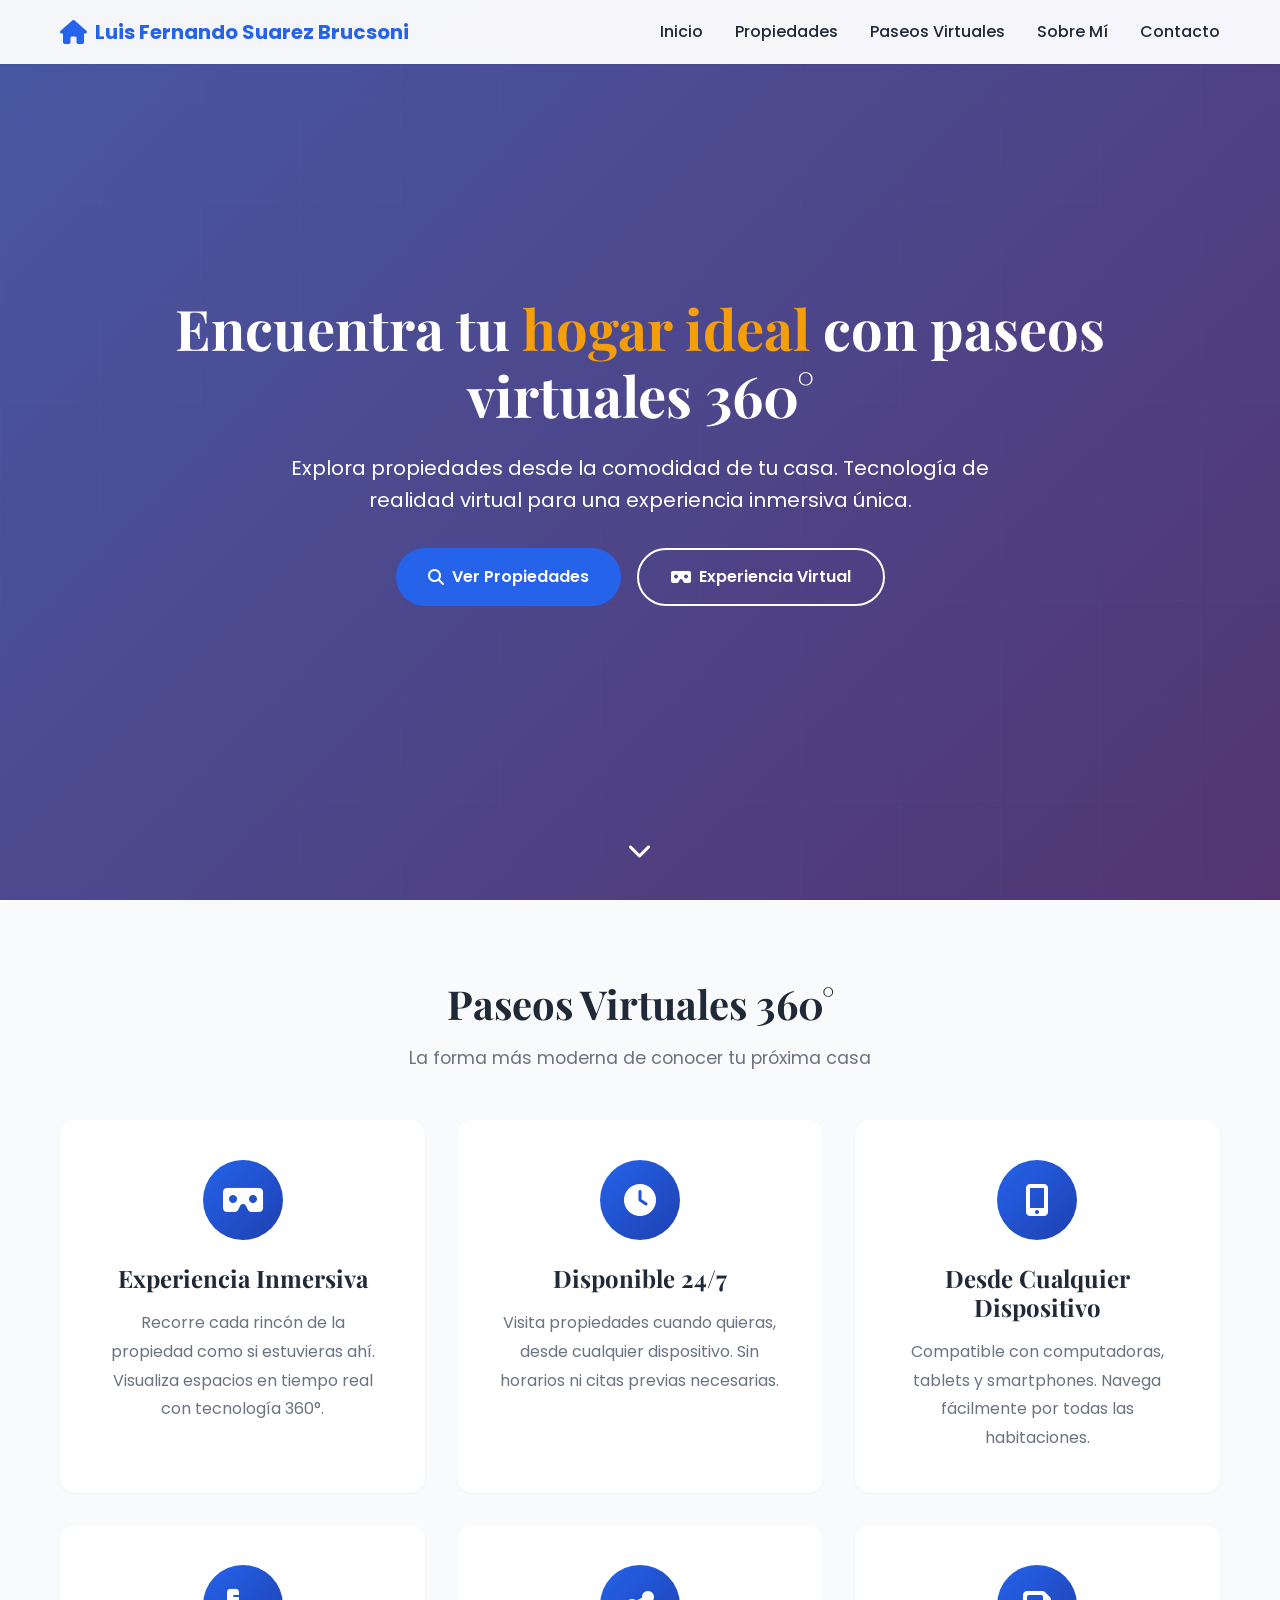
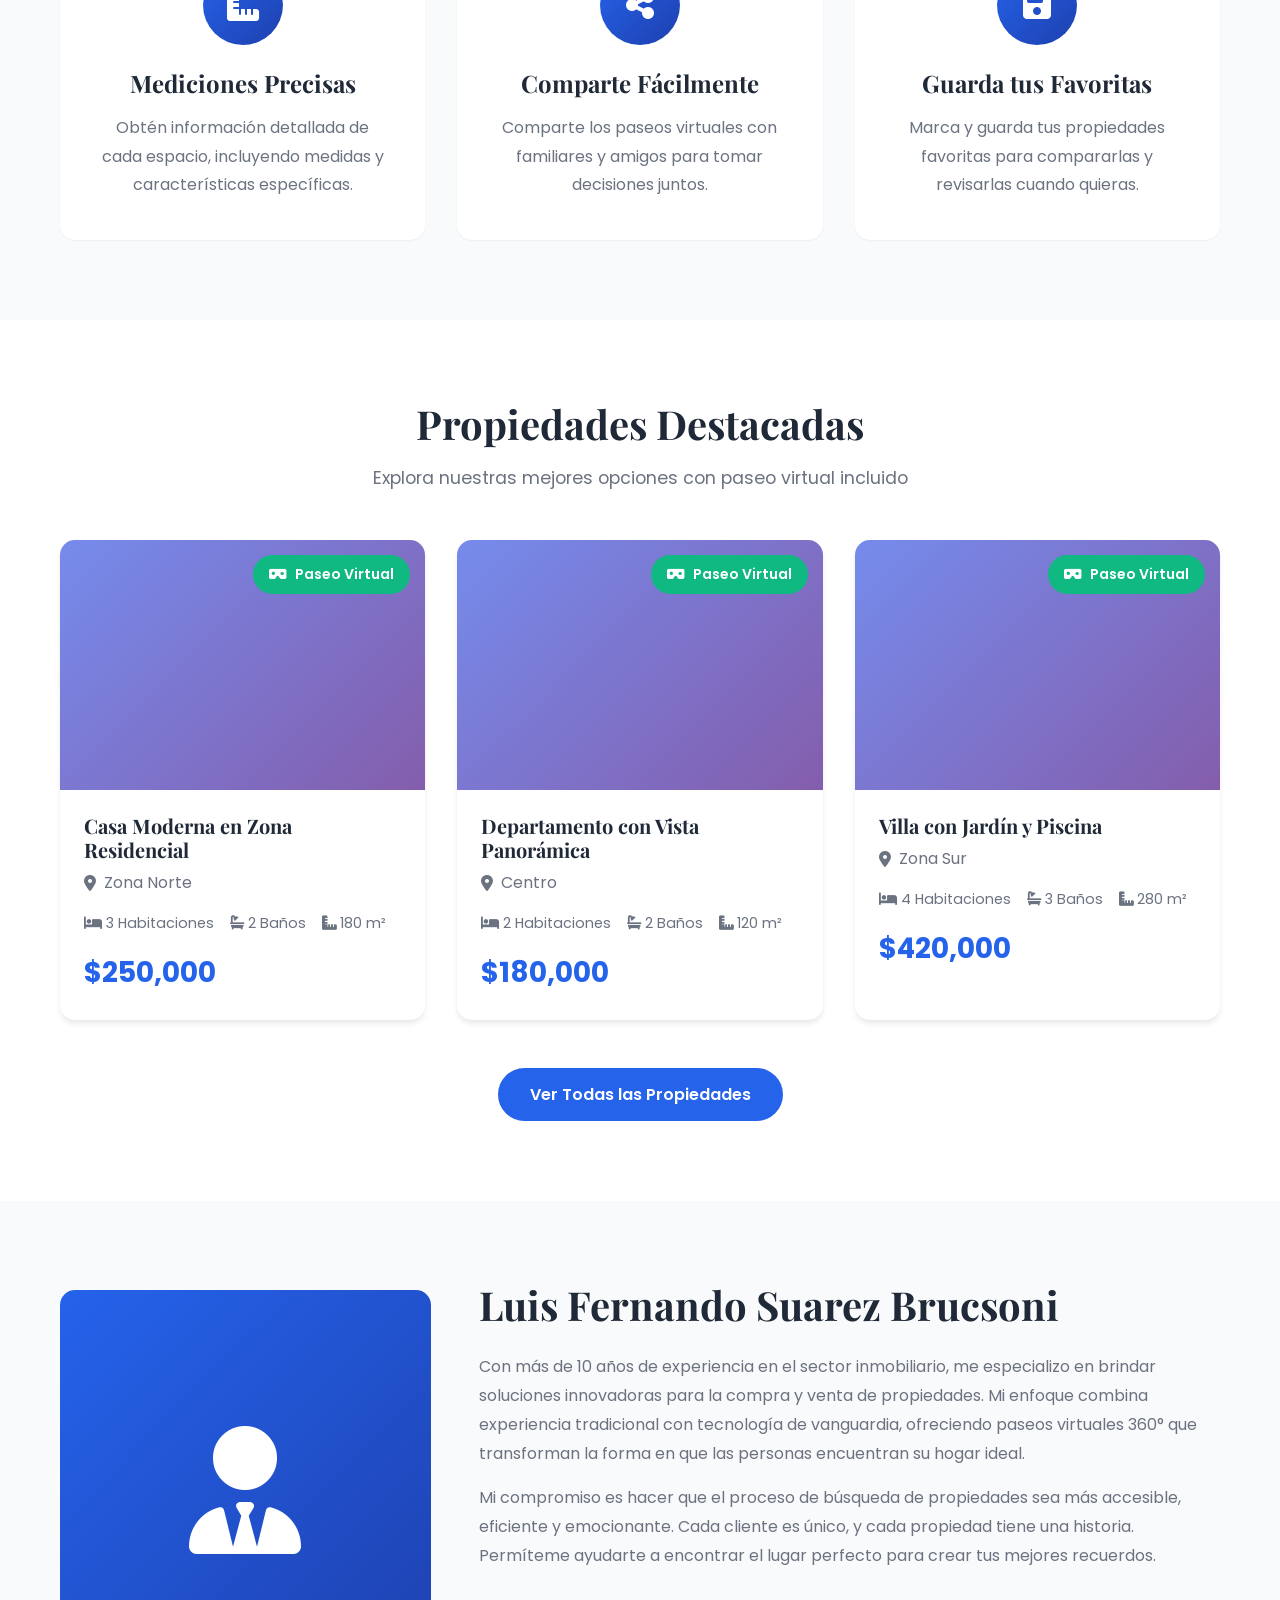
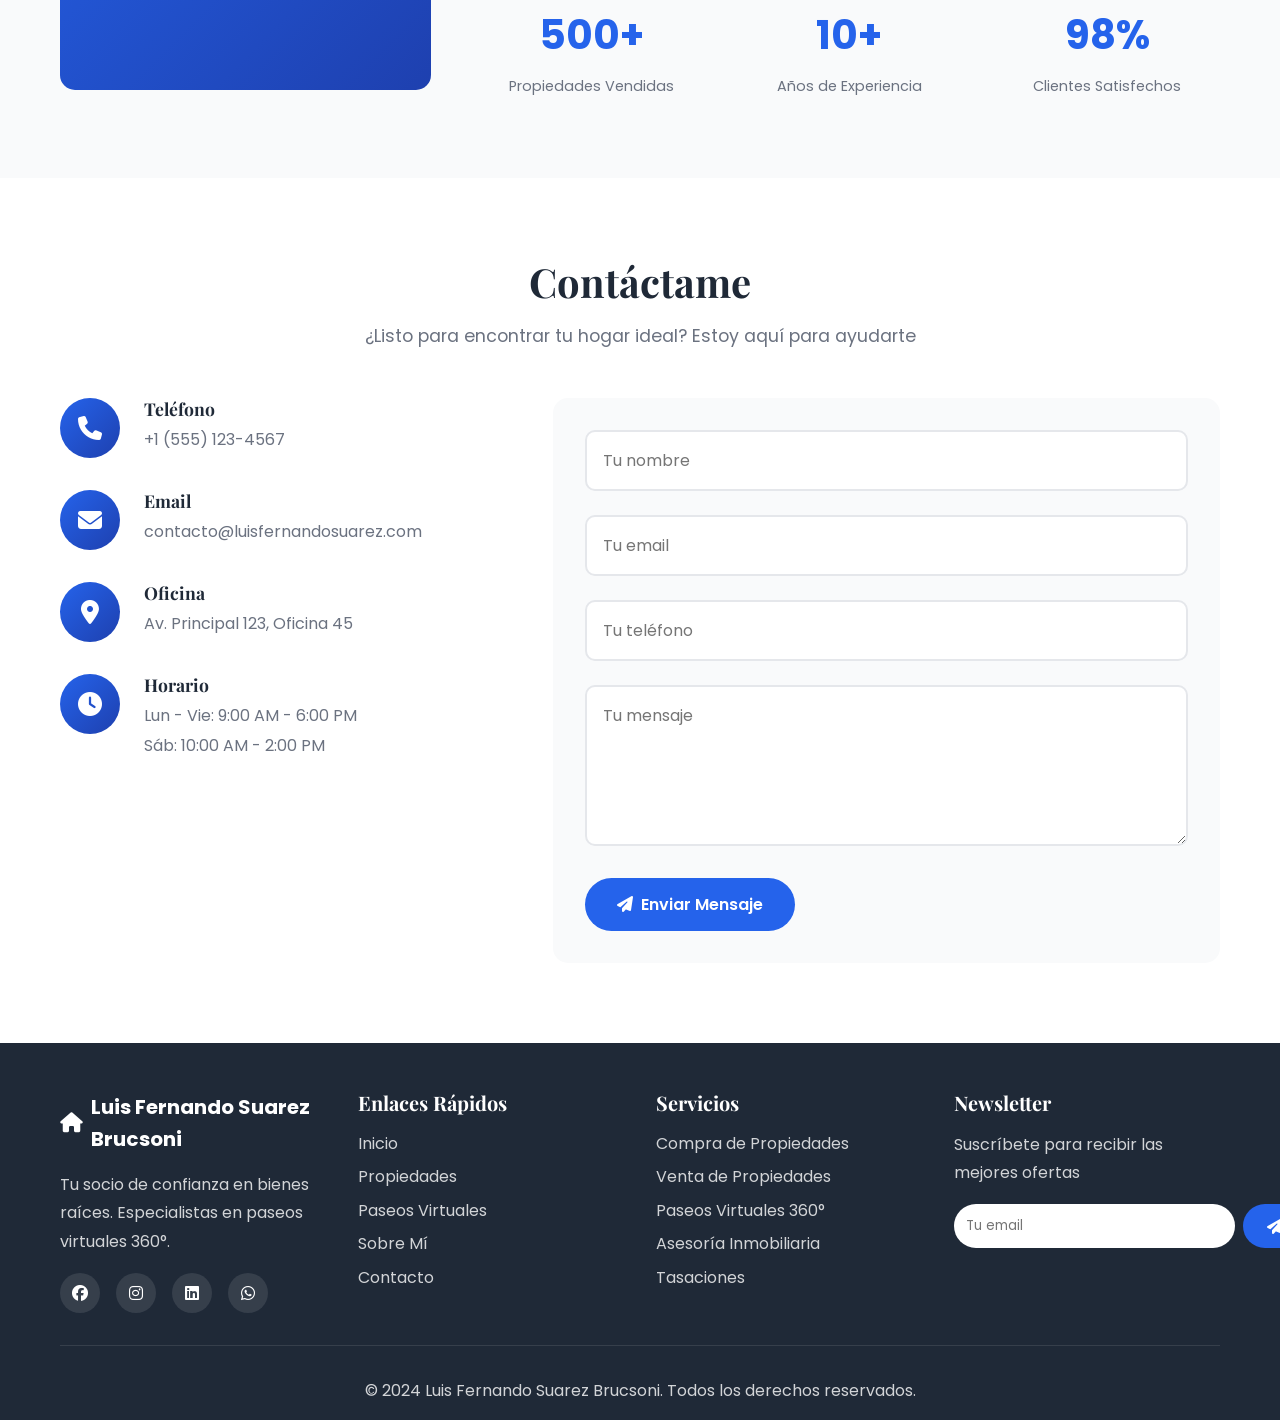
==== docs/index.html @ ba6db740 "Agregar landing page para GitHub Pages en carpeta docs/" ====
<!DOCTYPE html>
<html lang="es">
<head>
    <meta charset="UTF-8">
    <meta name="viewport" content="width=device-width, initial-scale=1.0">
    <meta name="description" content="Luis Fernando Suarez Brucsoni - Inmobiliaria especializada en paseos virtuales. Encuentra tu hogar ideal con tecnología 360°">
    <title>Luis Fernando Suarez Brucsoni - Inmobiliaria | Paseos Virtuales</title>
    
    <!-- Google Fonts -->
    <link rel="preconnect" href="https://fonts.googleapis.com">
    <link rel="preconnect" href="https://fonts.gstatic.com" crossorigin>
    <link href="https://fonts.googleapis.com/css2?family=Poppins:wght@300;400;500;600;700;800&family=Playfair+Display:wght@400;600;700&display=swap" rel="stylesheet">
    
    <!-- Font Awesome -->
    <link rel="stylesheet" href="https://cdnjs.cloudflare.com/ajax/libs/font-awesome/6.4.0/css/all.min.css">
    
    <!-- CSS -->
    <link rel="stylesheet" href="static/css/style.css">
</head>
<body>
    <!-- Navigation -->
    <nav class="navbar">
        <div class="container">
            <div class="nav-wrapper">
                <div class="logo">
                    <i class="fas fa-home"></i>
                    <span>Luis Fernando Suarez Brucsoni</span>
                </div>
                <ul class="nav-menu" id="navMenu">
                    <li><a href="#inicio">Inicio</a></li>
                    <li><a href="#propiedades">Propiedades</a></li>
                    <li><a href="#paseos-virtuales">Paseos Virtuales</a></li>
                    <li><a href="#sobre-mi">Sobre Mí</a></li>
                    <li><a href="#contacto">Contacto</a></li>
                </ul>
                <div class="hamburger" id="hamburger">
                    <span></span>
                    <span></span>
                    <span></span>
                </div>
            </div>
        </div>
    </nav>

    <!-- Hero Section -->
    <section id="inicio" class="hero">
        <div class="hero-overlay"></div>
        <div class="hero-content">
            <div class="container">
                <h1 class="hero-title">
                    Encuentra tu <span class="highlight">hogar ideal</span> con paseos virtuales 360°
                </h1>
                <p class="hero-subtitle">
                    Explora propiedades desde la comodidad de tu casa. Tecnología de realidad virtual para una experiencia inmersiva única.
                </p>
                <div class="hero-buttons">
                    <a href="#propiedades" class="btn btn-primary">
                        <i class="fas fa-search"></i> Ver Propiedades
                    </a>
                    <a href="#paseos-virtuales" class="btn btn-secondary">
                        <i class="fas fa-vr-cardboard"></i> Experiencia Virtual
                    </a>
                </div>
            </div>
        </div>
        <div class="scroll-indicator">
            <i class="fas fa-chevron-down"></i>
        </div>
    </section>

    <!-- Features Section -->
    <section id="paseos-virtuales" class="features">
        <div class="container">
            <div class="section-header">
                <h2 class="section-title">Paseos Virtuales 360°</h2>
                <p class="section-subtitle">La forma más moderna de conocer tu próxima casa</p>
            </div>
            <div class="features-grid">
                <div class="feature-card">
                    <div class="feature-icon">
                        <i class="fas fa-vr-cardboard"></i>
                    </div>
                    <h3>Experiencia Inmersiva</h3>
                    <p>Recorre cada rincón de la propiedad como si estuvieras ahí. Visualiza espacios en tiempo real con tecnología 360°.</p>
                </div>
                <div class="feature-card">
                    <div class="feature-icon">
                        <i class="fas fa-clock"></i>
                    </div>
                    <h3>Disponible 24/7</h3>
                    <p>Visita propiedades cuando quieras, desde cualquier dispositivo. Sin horarios ni citas previas necesarias.</p>
                </div>
                <div class="feature-card">
                    <div class="feature-icon">
                        <i class="fas fa-mobile-alt"></i>
                    </div>
                    <h3>Desde Cualquier Dispositivo</h3>
                    <p>Compatible con computadoras, tablets y smartphones. Navega fácilmente por todas las habitaciones.</p>
                </div>
                <div class="feature-card">
                    <div class="feature-icon">
                        <i class="fas fa-ruler-combined"></i>
                    </div>
                    <h3>Mediciones Precisas</h3>
                    <p>Obtén información detallada de cada espacio, incluyendo medidas y características específicas.</p>
                </div>
                <div class="feature-card">
                    <div class="feature-icon">
                        <i class="fas fa-share-alt"></i>
                    </div>
                    <h3>Comparte Fácilmente</h3>
                    <p>Comparte los paseos virtuales con familiares y amigos para tomar decisiones juntos.</p>
                </div>
                <div class="feature-card">
                    <div class="feature-icon">
                        <i class="fas fa-save"></i>
                    </div>
                    <h3>Guarda tus Favoritas</h3>
                    <p>Marca y guarda tus propiedades favoritas para compararlas y revisarlas cuando quieras.</p>
                </div>
            </div>
        </div>
    </section>

    <!-- Properties Section -->
    <section id="propiedades" class="properties">
        <div class="container">
            <div class="section-header">
                <h2 class="section-title">Propiedades Destacadas</h2>
                <p class="section-subtitle">Explora nuestras mejores opciones con paseo virtual incluido</p>
            </div>
            <div class="properties-grid">
                <div class="property-card">
                    <div class="property-image">
                        <div class="virtual-badge">
                            <i class="fas fa-vr-cardboard"></i> Paseo Virtual
                        </div>
                        <div class="property-overlay">
                            <a href="#" class="btn-view">
                                <i class="fas fa-eye"></i> Ver Paseo Virtual
                            </a>
                        </div>
                    </div>
                    <div class="property-info">
                        <h3>Casa Moderna en Zona Residencial</h3>
                        <p class="property-location">
                            <i class="fas fa-map-marker-alt"></i> Zona Norte
                        </p>
                        <div class="property-details">
                            <span><i class="fas fa-bed"></i> 3 Habitaciones</span>
                            <span><i class="fas fa-bath"></i> 2 Baños</span>
                            <span><i class="fas fa-ruler-combined"></i> 180 m²</span>
                        </div>
                        <div class="property-price">$250,000</div>
                    </div>
                </div>
                <div class="property-card">
                    <div class="property-image">
                        <div class="virtual-badge">
                            <i class="fas fa-vr-cardboard"></i> Paseo Virtual
                        </div>
                        <div class="property-overlay">
                            <a href="#" class="btn-view">
                                <i class="fas fa-eye"></i> Ver Paseo Virtual
                            </a>
                        </div>
                    </div>
                    <div class="property-info">
                        <h3>Departamento con Vista Panorámica</h3>
                        <p class="property-location">
                            <i class="fas fa-map-marker-alt"></i> Centro
                        </p>
                        <div class="property-details">
                            <span><i class="fas fa-bed"></i> 2 Habitaciones</span>
                            <span><i class="fas fa-bath"></i> 2 Baños</span>
                            <span><i class="fas fa-ruler-combined"></i> 120 m²</span>
                        </div>
                        <div class="property-price">$180,000</div>
                    </div>
                </div>
                <div class="property-card">
                    <div class="property-image">
                        <div class="virtual-badge">
                            <i class="fas fa-vr-cardboard"></i> Paseo Virtual
                        </div>
                        <div class="property-overlay">
                            <a href="#" class="btn-view">
                                <i class="fas fa-eye"></i> Ver Paseo Virtual
                            </a>
                        </div>
                    </div>
                    <div class="property-info">
                        <h3>Villa con Jardín y Piscina</h3>
                        <p class="property-location">
                            <i class="fas fa-map-marker-alt"></i> Zona Sur
                        </p>
                        <div class="property-details">
                            <span><i class="fas fa-bed"></i> 4 Habitaciones</span>
                            <span><i class="fas fa-bath"></i> 3 Baños</span>
                            <span><i class="fas fa-ruler-combined"></i> 280 m²</span>
                        </div>
                        <div class="property-price">$420,000</div>
                    </div>
                </div>
            </div>
            <div class="properties-cta">
                <a href="#contacto" class="btn btn-primary">
                    Ver Todas las Propiedades
                </a>
            </div>
        </div>
    </section>

    <!-- About Section -->
    <section id="sobre-mi" class="about">
        <div class="container">
            <div class="about-content">
                <div class="about-image">
                    <div class="about-image-placeholder">
                        <i class="fas fa-user-tie"></i>
                    </div>
                </div>
                <div class="about-text">
                    <h2 class="section-title">Luis Fernando Suarez Brucsoni</h2>
                    <p class="about-description">
                        Con más de 10 años de experiencia en el sector inmobiliario, me especializo en brindar 
                        soluciones innovadoras para la compra y venta de propiedades. Mi enfoque combina 
                        experiencia tradicional con tecnología de vanguardia, ofreciendo paseos virtuales 360° 
                        que transforman la forma en que las personas encuentran su hogar ideal.
                    </p>
                    <p class="about-description">
                        Mi compromiso es hacer que el proceso de búsqueda de propiedades sea más accesible, 
                        eficiente y emocionante. Cada cliente es único, y cada propiedad tiene una historia. 
                        Permíteme ayudarte a encontrar el lugar perfecto para crear tus mejores recuerdos.
                    </p>
                    <div class="about-stats">
                        <div class="stat-item">
                            <div class="stat-number">500+</div>
                            <div class="stat-label">Propiedades Vendidas</div>
                        </div>
                        <div class="stat-item">
                            <div class="stat-number">10+</div>
                            <div class="stat-label">Años de Experiencia</div>
                        </div>
                        <div class="stat-item">
                            <div class="stat-number">98%</div>
                            <div class="stat-label">Clientes Satisfechos</div>
                        </div>
                    </div>
                </div>
            </div>
        </div>
    </section>

    <!-- Contact Section -->
    <section id="contacto" class="contact">
        <div class="container">
            <div class="section-header">
                <h2 class="section-title">Contáctame</h2>
                <p class="section-subtitle">¿Listo para encontrar tu hogar ideal? Estoy aquí para ayudarte</p>
            </div>
            <div class="contact-content">
                <div class="contact-info">
                    <div class="contact-item">
                        <div class="contact-icon">
                            <i class="fas fa-phone"></i>
                        </div>
                        <div class="contact-details">
                            <h3>Teléfono</h3>
                            <p>+1 (555) 123-4567</p>
                        </div>
                    </div>
                    <div class="contact-item">
                        <div class="contact-icon">
                            <i class="fas fa-envelope"></i>
                        </div>
                        <div class="contact-details">
                            <h3>Email</h3>
                            <p>contacto@luisfernandosuarez.com</p>
                        </div>
                    </div>
                    <div class="contact-item">
                        <div class="contact-icon">
                            <i class="fas fa-map-marker-alt"></i>
                        </div>
                        <div class="contact-details">
                            <h3>Oficina</h3>
                            <p>Av. Principal 123, Oficina 45</p>
                        </div>
                    </div>
                    <div class="contact-item">
                        <div class="contact-icon">
                            <i class="fas fa-clock"></i>
                        </div>
                        <div class="contact-details">
                            <h3>Horario</h3>
                            <p>Lun - Vie: 9:00 AM - 6:00 PM</p>
                            <p>Sáb: 10:00 AM - 2:00 PM</p>
                        </div>
                    </div>
                </div>
                <form class="contact-form" id="contactForm">
                    <div class="form-group">
                        <input type="text" id="name" name="name" placeholder="Tu nombre" required>
                    </div>
                    <div class="form-group">
                        <input type="email" id="email" name="email" placeholder="Tu email" required>
                    </div>
                    <div class="form-group">
                        <input type="tel" id="phone" name="phone" placeholder="Tu teléfono">
                    </div>
                    <div class="form-group">
                        <textarea id="message" name="message" rows="5" placeholder="Tu mensaje" required></textarea>
                    </div>
                    <button type="submit" class="btn btn-primary">
                        <i class="fas fa-paper-plane"></i> Enviar Mensaje
                    </button>
                </form>
            </div>
        </div>
    </section>

    <!-- Footer -->
    <footer class="footer">
        <div class="container">
            <div class="footer-content">
                <div class="footer-section">
                    <div class="footer-logo">
                        <i class="fas fa-home"></i>
                        <span>Luis Fernando Suarez Brucsoni</span>
                    </div>
                    <p>Tu socio de confianza en bienes raíces. Especialistas en paseos virtuales 360°.</p>
                    <div class="social-links">
                        <a href="#" aria-label="Facebook"><i class="fab fa-facebook"></i></a>
                        <a href="#" aria-label="Instagram"><i class="fab fa-instagram"></i></a>
                        <a href="#" aria-label="LinkedIn"><i class="fab fa-linkedin"></i></a>
                        <a href="#" aria-label="WhatsApp"><i class="fab fa-whatsapp"></i></a>
                    </div>
                </div>
                <div class="footer-section">
                    <h3>Enlaces Rápidos</h3>
                    <ul>
                        <li><a href="#inicio">Inicio</a></li>
                        <li><a href="#propiedades">Propiedades</a></li>
                        <li><a href="#paseos-virtuales">Paseos Virtuales</a></li>
                        <li><a href="#sobre-mi">Sobre Mí</a></li>
                        <li><a href="#contacto">Contacto</a></li>
                    </ul>
                </div>
                <div class="footer-section">
                    <h3>Servicios</h3>
                    <ul>
                        <li><a href="#">Compra de Propiedades</a></li>
                        <li><a href="#">Venta de Propiedades</a></li>
                        <li><a href="#">Paseos Virtuales 360°</a></li>
                        <li><a href="#">Asesoría Inmobiliaria</a></li>
                        <li><a href="#">Tasaciones</a></li>
                    </ul>
                </div>
                <div class="footer-section">
                    <h3>Newsletter</h3>
                    <p>Suscríbete para recibir las mejores ofertas</p>
                    <form class="newsletter-form">
                        <input type="email" placeholder="Tu email" required>
                        <button type="submit" class="btn btn-primary">
                            <i class="fas fa-paper-plane"></i>
                        </button>
                    </form>
                </div>
            </div>
            <div class="footer-bottom">
                <p>&copy; 2024 Luis Fernando Suarez Brucsoni. Todos los derechos reservados.</p>
            </div>
        </div>
    </footer>

    <!-- Back to Top Button -->
    <button id="backToTop" class="back-to-top" aria-label="Volver arriba">
        <i class="fas fa-arrow-up"></i>
    </button>

    <!-- JavaScript -->
    <script src="static/js/main.js"></script>
</body>
</html>
---- docs/static/css/style.css ----
/* ============================================
   RESET & BASE STYLES
   ============================================ */
* {
    margin: 0;
    padding: 0;
    box-sizing: border-box;
}

:root {
    --primary-color: #2563eb;
    --primary-dark: #1e40af;
    --secondary-color: #10b981;
    --accent-color: #f59e0b;
    --text-dark: #1f2937;
    --text-light: #6b7280;
    --bg-light: #f9fafb;
    --bg-white: #ffffff;
    --border-color: #e5e7eb;
    --shadow-sm: 0 1px 2px 0 rgba(0, 0, 0, 0.05);
    --shadow-md: 0 4px 6px -1px rgba(0, 0, 0, 0.1);
    --shadow-lg: 0 10px 15px -3px rgba(0, 0, 0, 0.1);
    --shadow-xl: 0 20px 25px -5px rgba(0, 0, 0, 0.1);
    --transition: all 0.3s ease;
}

html {
    scroll-behavior: smooth;
}

body {
    font-family: 'Poppins', sans-serif;
    color: var(--text-dark);
    line-height: 1.6;
    overflow-x: hidden;
}

.container {
    max-width: 1200px;
    margin: 0 auto;
    padding: 0 20px;
}

/* ============================================
   TYPOGRAPHY
   ============================================ */
h1, h2, h3, h4, h5, h6 {
    font-family: 'Playfair Display', serif;
    font-weight: 700;
    line-height: 1.2;
    margin-bottom: 1rem;
}

.section-title {
    font-size: 2.5rem;
    text-align: center;
    margin-bottom: 1rem;
    color: var(--text-dark);
}

.section-subtitle {
    text-align: center;
    font-size: 1.1rem;
    color: var(--text-light);
    margin-bottom: 3rem;
}

/* ============================================
   NAVIGATION
   ============================================ */
.navbar {
    position: fixed;
    top: 0;
    left: 0;
    right: 0;
    background: rgba(255, 255, 255, 0.95);
    backdrop-filter: blur(10px);
    box-shadow: var(--shadow-sm);
    z-index: 1000;
    transition: var(--transition);
}

.navbar.scrolled {
    box-shadow: var(--shadow-md);
}

.nav-wrapper {
    display: flex;
    justify-content: space-between;
    align-items: center;
    padding: 1rem 0;
}

.logo {
    display: flex;
    align-items: center;
    gap: 0.5rem;
    font-size: 1.25rem;
    font-weight: 700;
    color: var(--primary-color);
}

.logo i {
    font-size: 1.5rem;
}

.nav-menu {
    display: flex;
    list-style: none;
    gap: 2rem;
    align-items: center;
}

.nav-menu a {
    text-decoration: none;
    color: var(--text-dark);
    font-weight: 500;
    transition: var(--transition);
    position: relative;
}

.nav-menu a::after {
    content: '';
    position: absolute;
    bottom: -5px;
    left: 0;
    width: 0;
    height: 2px;
    background: var(--primary-color);
    transition: var(--transition);
}

.nav-menu a:hover::after {
    width: 100%;
}

.hamburger {
    display: none;
    flex-direction: column;
    gap: 5px;
    cursor: pointer;
}

.hamburger span {
    width: 25px;
    height: 3px;
    background: var(--text-dark);
    transition: var(--transition);
}

/* ============================================
   HERO SECTION
   ============================================ */
.hero {
    position: relative;
    height: 100vh;
    min-height: 600px;
    display: flex;
    align-items: center;
    justify-content: center;
    background: linear-gradient(135deg, #667eea 0%, #764ba2 100%);
    overflow: hidden;
}

.hero::before {
    content: '';
    position: absolute;
    top: 0;
    left: 0;
    right: 0;
    bottom: 0;
    background: url('data:image/svg+xml,<svg width="100" height="100" xmlns="http://www.w3.org/2000/svg"><defs><pattern id="grid" width="100" height="100" patternUnits="userSpaceOnUse"><path d="M 100 0 L 0 0 0 100" fill="none" stroke="rgba(255,255,255,0.1)" stroke-width="1"/></pattern></defs><rect width="100" height="100" fill="url(%23grid)"/></svg>');
    opacity: 0.3;
}

.hero-overlay {
    position: absolute;
    top: 0;
    left: 0;
    right: 0;
    bottom: 0;
    background: rgba(0, 0, 0, 0.3);
}

.hero-content {
    position: relative;
    z-index: 2;
    text-align: center;
    color: white;
    padding: 2rem;
}

.hero-title {
    font-size: 3.5rem;
    margin-bottom: 1.5rem;
    animation: fadeInUp 1s ease;
}

.hero-title .highlight {
    color: var(--accent-color);
}

.hero-subtitle {
    font-size: 1.25rem;
    margin-bottom: 2rem;
    max-width: 700px;
    margin-left: auto;
    margin-right: auto;
    animation: fadeInUp 1s ease 0.2s both;
}

.hero-buttons {
    display: flex;
    gap: 1rem;
    justify-content: center;
    flex-wrap: wrap;
    animation: fadeInUp 1s ease 0.4s both;
}

.scroll-indicator {
    position: absolute;
    bottom: 30px;
    left: 50%;
    transform: translateX(-50%);
    color: white;
    font-size: 1.5rem;
    animation: bounce 2s infinite;
    cursor: pointer;
}

/* ============================================
   BUTTONS
   ============================================ */
.btn {
    display: inline-flex;
    align-items: center;
    gap: 0.5rem;
    padding: 0.875rem 2rem;
    border: none;
    border-radius: 50px;
    font-size: 1rem;
    font-weight: 600;
    text-decoration: none;
    cursor: pointer;
    transition: var(--transition);
    font-family: 'Poppins', sans-serif;
}

.btn-primary {
    background: var(--primary-color);
    color: white;
}

.btn-primary:hover {
    background: var(--primary-dark);
    transform: translateY(-2px);
    box-shadow: var(--shadow-lg);
}

.btn-secondary {
    background: transparent;
    color: white;
    border: 2px solid white;
}

.btn-secondary:hover {
    background: white;
    color: var(--primary-color);
    transform: translateY(-2px);
}

/* ============================================
   FEATURES SECTION
   ============================================ */
.features {
    padding: 5rem 0;
    background: var(--bg-light);
}

.features-grid {
    display: grid;
    grid-template-columns: repeat(auto-fit, minmax(300px, 1fr));
    gap: 2rem;
}

.feature-card {
    background: white;
    padding: 2.5rem;
    border-radius: 15px;
    text-align: center;
    box-shadow: var(--shadow-sm);
    transition: var(--transition);
}

.feature-card:hover {
    transform: translateY(-5px);
    box-shadow: var(--shadow-lg);
}

.feature-icon {
    width: 80px;
    height: 80px;
    margin: 0 auto 1.5rem;
    background: linear-gradient(135deg, var(--primary-color), var(--primary-dark));
    border-radius: 50%;
    display: flex;
    align-items: center;
    justify-content: center;
    color: white;
    font-size: 2rem;
}

.feature-card h3 {
    font-size: 1.5rem;
    margin-bottom: 1rem;
    color: var(--text-dark);
}

.feature-card p {
    color: var(--text-light);
    line-height: 1.8;
}

/* ============================================
   PROPERTIES SECTION
   ============================================ */
.properties {
    padding: 5rem 0;
    background: white;
}

.properties-grid {
    display: grid;
    grid-template-columns: repeat(auto-fit, minmax(320px, 1fr));
    gap: 2rem;
    margin-bottom: 3rem;
}

.property-card {
    background: white;
    border-radius: 15px;
    overflow: hidden;
    box-shadow: var(--shadow-md);
    transition: var(--transition);
}

.property-card:hover {
    transform: translateY(-5px);
    box-shadow: var(--shadow-xl);
}

.property-image {
    position: relative;
    height: 250px;
    background: linear-gradient(135deg, #667eea 0%, #764ba2 100%);
    display: flex;
    align-items: center;
    justify-content: center;
    overflow: hidden;
}

.property-image::before {
    content: '';
    position: absolute;
    top: 0;
    left: 0;
    right: 0;
    bottom: 0;
    background: url('data:image/svg+xml,<svg width="100" height="100" xmlns="http://www.w3.org/2000/svg"><rect width="100" height="100" fill="rgba(255,255,255,0.1)"/></svg>');
}

.virtual-badge {
    position: absolute;
    top: 15px;
    right: 15px;
    background: var(--secondary-color);
    color: white;
    padding: 0.5rem 1rem;
    border-radius: 25px;
    font-size: 0.875rem;
    font-weight: 600;
    display: flex;
    align-items: center;
    gap: 0.5rem;
    z-index: 2;
}

.property-overlay {
    position: absolute;
    top: 0;
    left: 0;
    right: 0;
    bottom: 0;
    background: rgba(0, 0, 0, 0.7);
    display: flex;
    align-items: center;
    justify-content: center;
    opacity: 0;
    transition: var(--transition);
    z-index: 1;
}

.property-card:hover .property-overlay {
    opacity: 1;
}

.btn-view {
    background: white;
    color: var(--primary-color);
    padding: 0.875rem 1.5rem;
    border-radius: 50px;
    text-decoration: none;
    font-weight: 600;
    display: flex;
    align-items: center;
    gap: 0.5rem;
    transition: var(--transition);
}

.btn-view:hover {
    transform: scale(1.05);
}

.property-info {
    padding: 1.5rem;
}

.property-info h3 {
    font-size: 1.25rem;
    margin-bottom: 0.5rem;
    color: var(--text-dark);
}

.property-location {
    color: var(--text-light);
    margin-bottom: 1rem;
    display: flex;
    align-items: center;
    gap: 0.5rem;
}

.property-details {
    display: flex;
    gap: 1rem;
    margin-bottom: 1rem;
    flex-wrap: wrap;
}

.property-details span {
    color: var(--text-light);
    font-size: 0.9rem;
    display: flex;
    align-items: center;
    gap: 0.25rem;
}

.property-price {
    font-size: 1.75rem;
    font-weight: 700;
    color: var(--primary-color);
    margin-top: 1rem;
}

.properties-cta {
    text-align: center;
}

/* ============================================
   ABOUT SECTION
   ============================================ */
.about {
    padding: 5rem 0;
    background: var(--bg-light);
}

.about-content {
    display: grid;
    grid-template-columns: 1fr 2fr;
    gap: 3rem;
    align-items: center;
}

.about-image-placeholder {
    width: 100%;
    height: 400px;
    background: linear-gradient(135deg, var(--primary-color), var(--primary-dark));
    border-radius: 15px;
    display: flex;
    align-items: center;
    justify-content: center;
    color: white;
    font-size: 8rem;
}

.about-text h2 {
    text-align: left;
    margin-bottom: 1.5rem;
}

.about-description {
    color: var(--text-light);
    margin-bottom: 1rem;
    line-height: 1.8;
}

.about-stats {
    display: grid;
    grid-template-columns: repeat(3, 1fr);
    gap: 2rem;
    margin-top: 2rem;
}

.stat-item {
    text-align: center;
}

.stat-number {
    font-size: 2.5rem;
    font-weight: 700;
    color: var(--primary-color);
    margin-bottom: 0.5rem;
}

.stat-label {
    color: var(--text-light);
    font-size: 0.9rem;
}

/* ============================================
   CONTACT SECTION
   ============================================ */
.contact {
    padding: 5rem 0;
    background: white;
}

.contact-content {
    display: grid;
    grid-template-columns: 1fr 1.5fr;
    gap: 3rem;
}

.contact-item {
    display: flex;
    gap: 1.5rem;
    margin-bottom: 2rem;
}

.contact-icon {
    width: 60px;
    height: 60px;
    background: linear-gradient(135deg, var(--primary-color), var(--primary-dark));
    border-radius: 50%;
    display: flex;
    align-items: center;
    justify-content: center;
    color: white;
    font-size: 1.5rem;
    flex-shrink: 0;
}

.contact-details h3 {
    font-size: 1.1rem;
    margin-bottom: 0.5rem;
    color: var(--text-dark);
}

.contact-details p {
    color: var(--text-light);
    margin-bottom: 0.25rem;
}

.contact-form {
    background: var(--bg-light);
    padding: 2rem;
    border-radius: 15px;
}

.form-group {
    margin-bottom: 1.5rem;
}

.form-group input,
.form-group textarea {
    width: 100%;
    padding: 1rem;
    border: 2px solid var(--border-color);
    border-radius: 10px;
    font-family: 'Poppins', sans-serif;
    font-size: 1rem;
    transition: var(--transition);
}

.form-group input:focus,
.form-group textarea:focus {
    outline: none;
    border-color: var(--primary-color);
}

.form-group textarea {
    resize: vertical;
}

/* ============================================
   FOOTER
   ============================================ */
.footer {
    background: var(--text-dark);
    color: white;
    padding: 3rem 0 1rem;
}

.footer-content {
    display: grid;
    grid-template-columns: repeat(auto-fit, minmax(250px, 1fr));
    gap: 2rem;
    margin-bottom: 2rem;
}

.footer-logo {
    display: flex;
    align-items: center;
    gap: 0.5rem;
    font-size: 1.25rem;
    font-weight: 700;
    margin-bottom: 1rem;
}

.footer-section p {
    color: rgba(255, 255, 255, 0.8);
    margin-bottom: 1rem;
    line-height: 1.8;
}

.footer-section h3 {
    font-size: 1.25rem;
    margin-bottom: 1rem;
    color: white;
}

.footer-section ul {
    list-style: none;
}

.footer-section ul li {
    margin-bottom: 0.5rem;
}

.footer-section ul li a {
    color: rgba(255, 255, 255, 0.8);
    text-decoration: none;
    transition: var(--transition);
}

.footer-section ul li a:hover {
    color: white;
    padding-left: 5px;
}

.social-links {
    display: flex;
    gap: 1rem;
    margin-top: 1rem;
}

.social-links a {
    width: 40px;
    height: 40px;
    background: rgba(255, 255, 255, 0.1);
    border-radius: 50%;
    display: flex;
    align-items: center;
    justify-content: center;
    color: white;
    text-decoration: none;
    transition: var(--transition);
}

.social-links a:hover {
    background: var(--primary-color);
    transform: translateY(-3px);
}

.newsletter-form {
    display: flex;
    gap: 0.5rem;
    margin-top: 1rem;
}

.newsletter-form input {
    flex: 1;
    padding: 0.75rem;
    border: none;
    border-radius: 50px;
    font-family: 'Poppins', sans-serif;
}

.newsletter-form button {
    padding: 0.75rem 1.5rem;
}

.footer-bottom {
    text-align: center;
    padding-top: 2rem;
    border-top: 1px solid rgba(255, 255, 255, 0.1);
    color: rgba(255, 255, 255, 0.8);
}

/* ============================================
   BACK TO TOP BUTTON
   ============================================ */
.back-to-top {
    position: fixed;
    bottom: 30px;
    right: 30px;
    width: 50px;
    height: 50px;
    background: var(--primary-color);
    color: white;
    border: none;
    border-radius: 50%;
    font-size: 1.25rem;
    cursor: pointer;
    opacity: 0;
    visibility: hidden;
    transition: var(--transition);
    z-index: 999;
    box-shadow: var(--shadow-lg);
}

.back-to-top.visible {
    opacity: 1;
    visibility: visible;
}

.back-to-top:hover {
    background: var(--primary-dark);
    transform: translateY(-3px);
}

/* ============================================
   ANIMATIONS
   ============================================ */
@keyframes fadeInUp {
    from {
        opacity: 0;
        transform: translateY(30px);
    }
    to {
        opacity: 1;
        transform: translateY(0);
    }
}

@keyframes bounce {
    0%, 20%, 50%, 80%, 100% {
        transform: translateX(-50%) translateY(0);
    }
    40% {
        transform: translateX(-50%) translateY(-10px);
    }
    60% {
        transform: translateX(-50%) translateY(-5px);
    }
}

/* ============================================
   RESPONSIVE DESIGN
   ============================================ */
@media (max-width: 768px) {
    .hamburger {
        display: flex;
    }

    .nav-menu {
        position: fixed;
        top: 70px;
        left: -100%;
        flex-direction: column;
        background: white;
        width: 100%;
        padding: 2rem;
        box-shadow: var(--shadow-lg);
        transition: var(--transition);
    }

    .nav-menu.active {
        left: 0;
    }

    .hero-title {
        font-size: 2.5rem;
    }

    .hero-subtitle {
        font-size: 1.1rem;
    }

    .section-title {
        font-size: 2rem;
    }

    .about-content {
        grid-template-columns: 1fr;
    }

    .contact-content {
        grid-template-columns: 1fr;
    }

    .about-stats {
        grid-template-columns: 1fr;
    }

    .properties-grid {
        grid-template-columns: 1fr;
    }

    .features-grid {
        grid-template-columns: 1fr;
    }
}

@media (max-width: 480px) {
    .hero-title {
        font-size: 2rem;
    }

    .hero-buttons {
        flex-direction: column;
    }

    .btn {
        width: 100%;
        justify-content: center;
    }
}
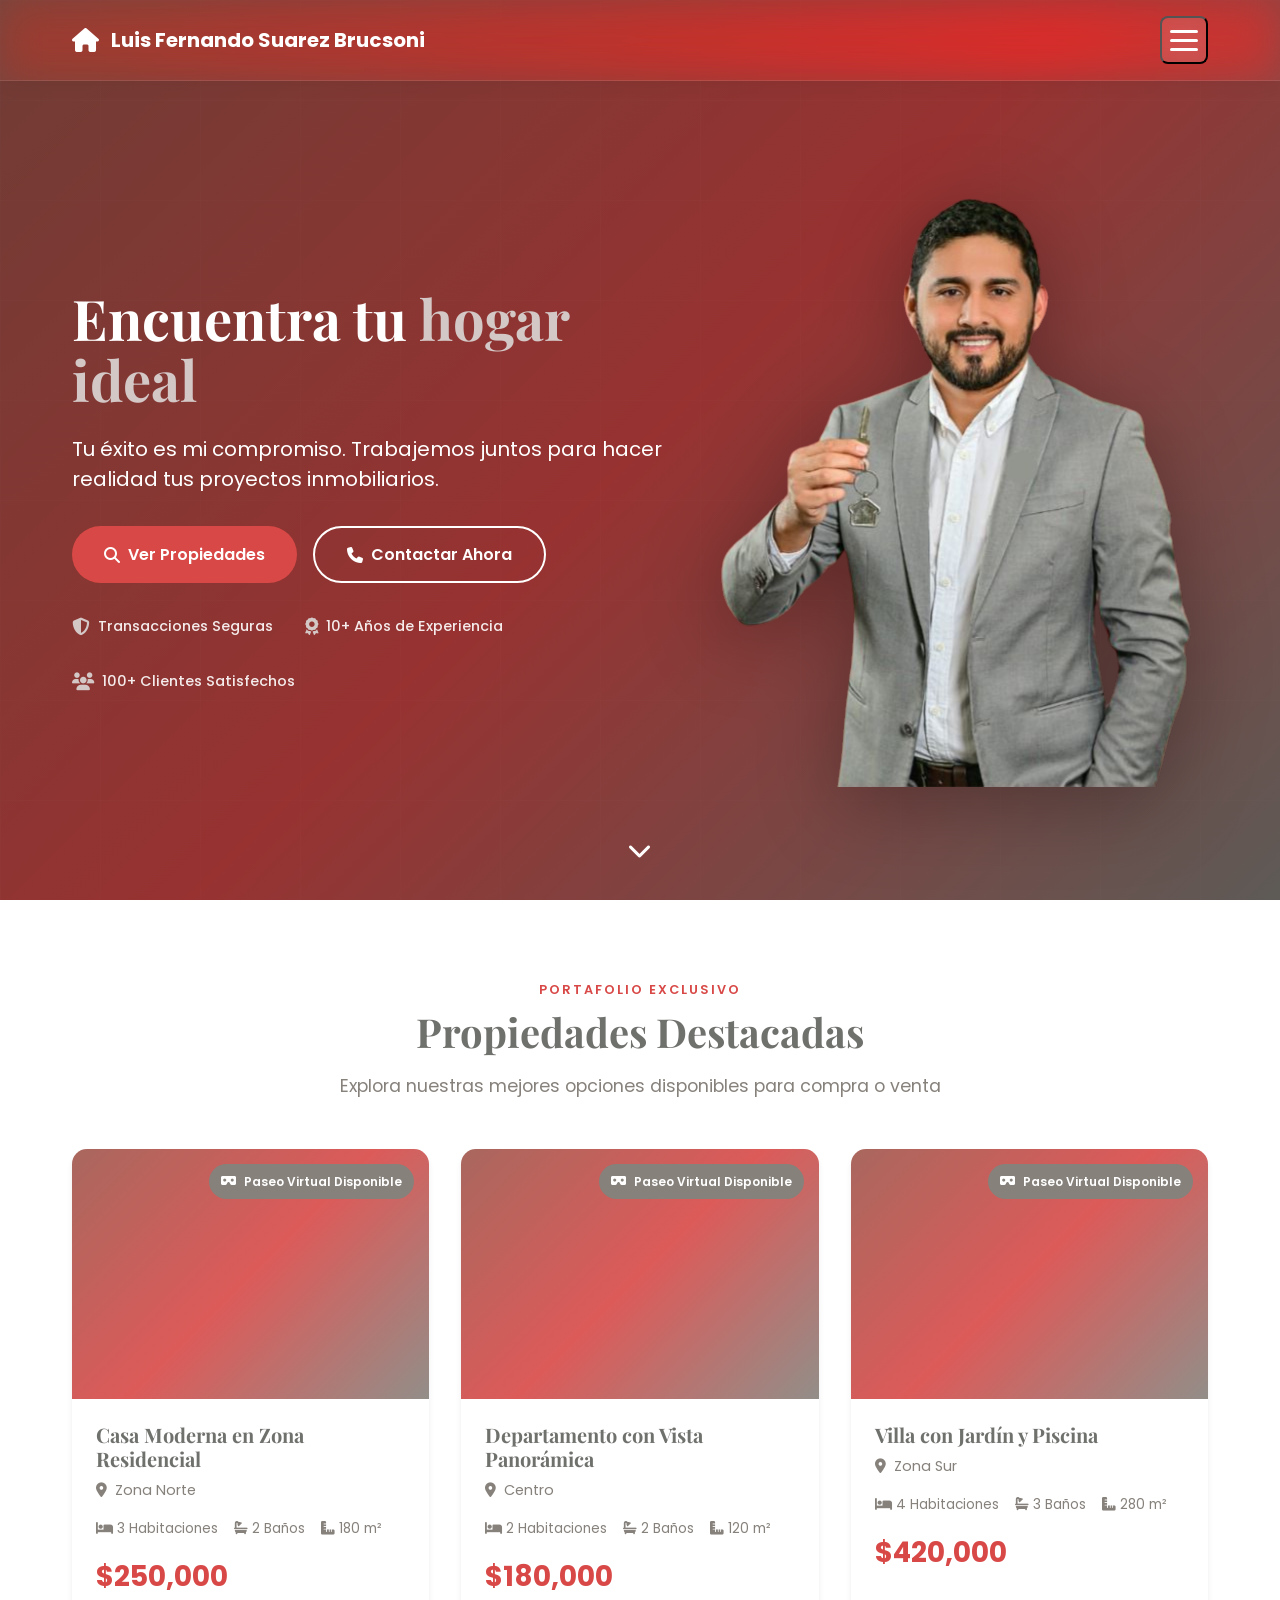
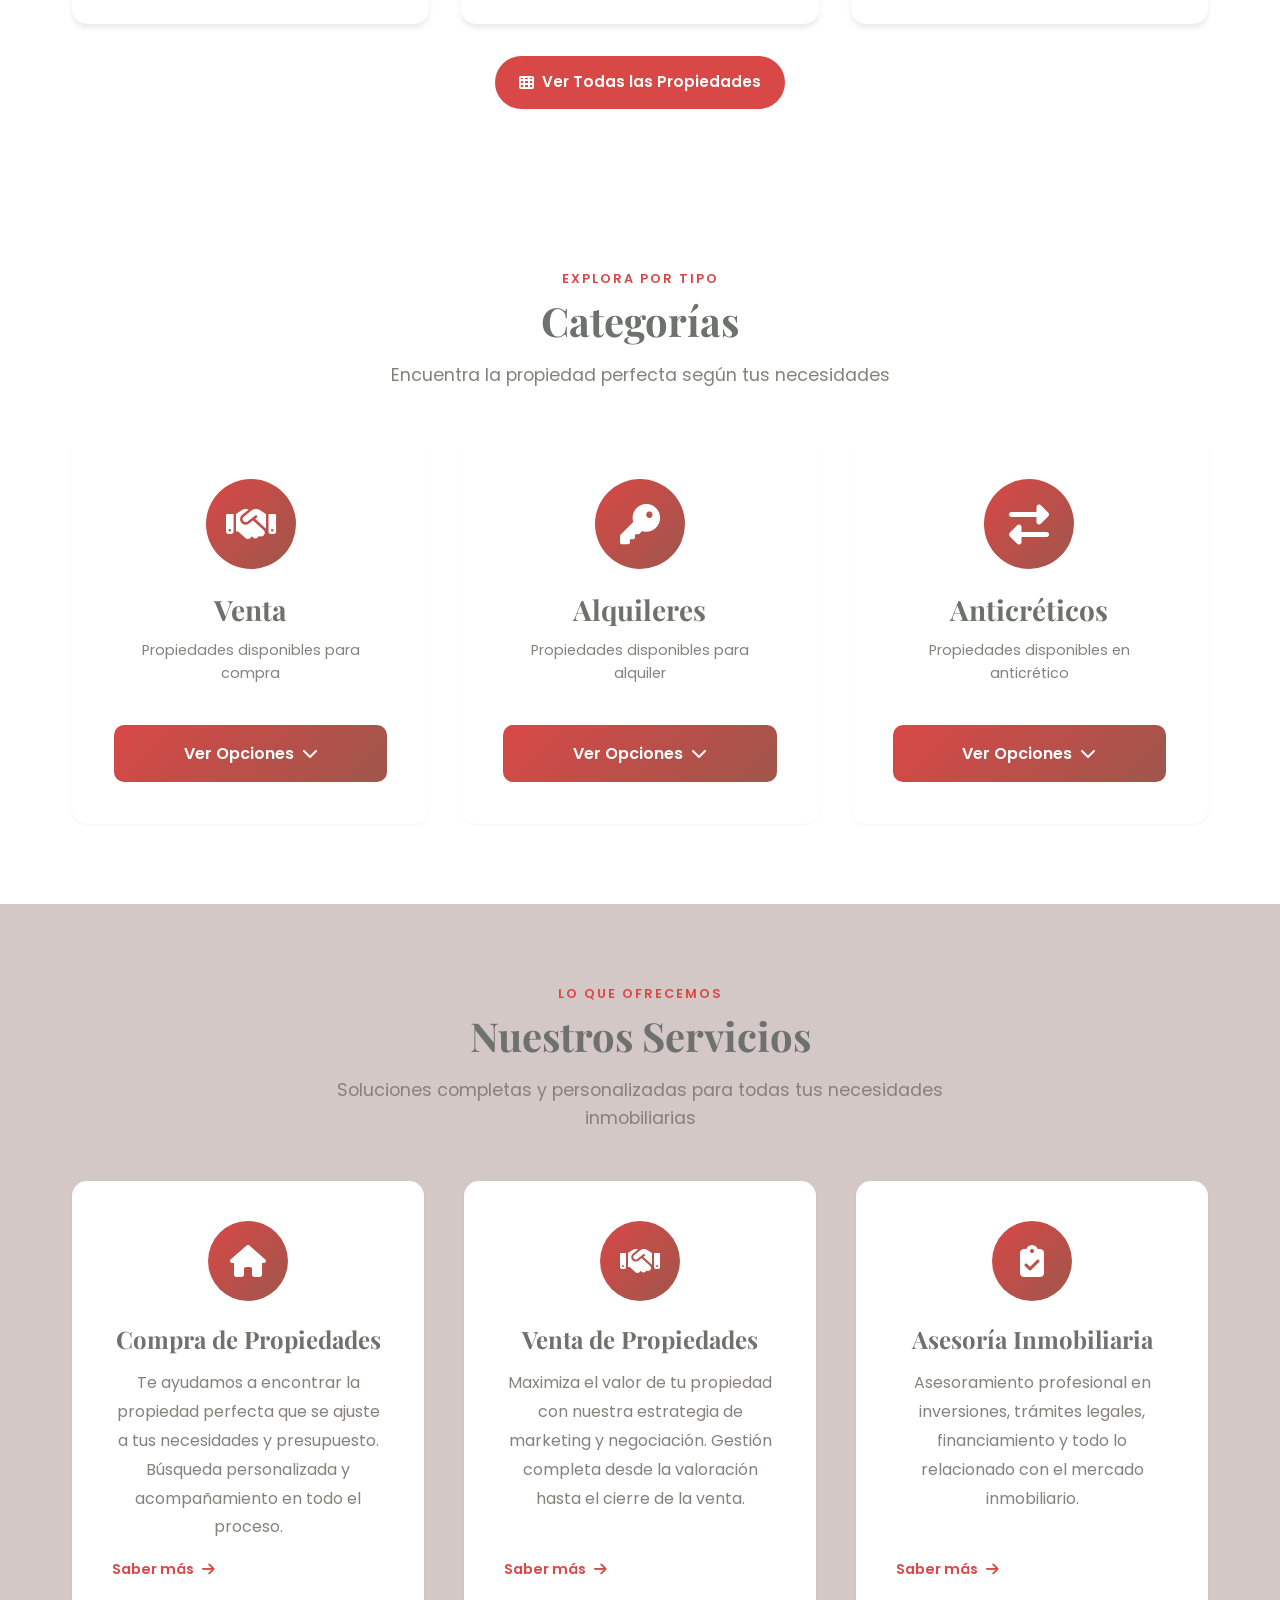
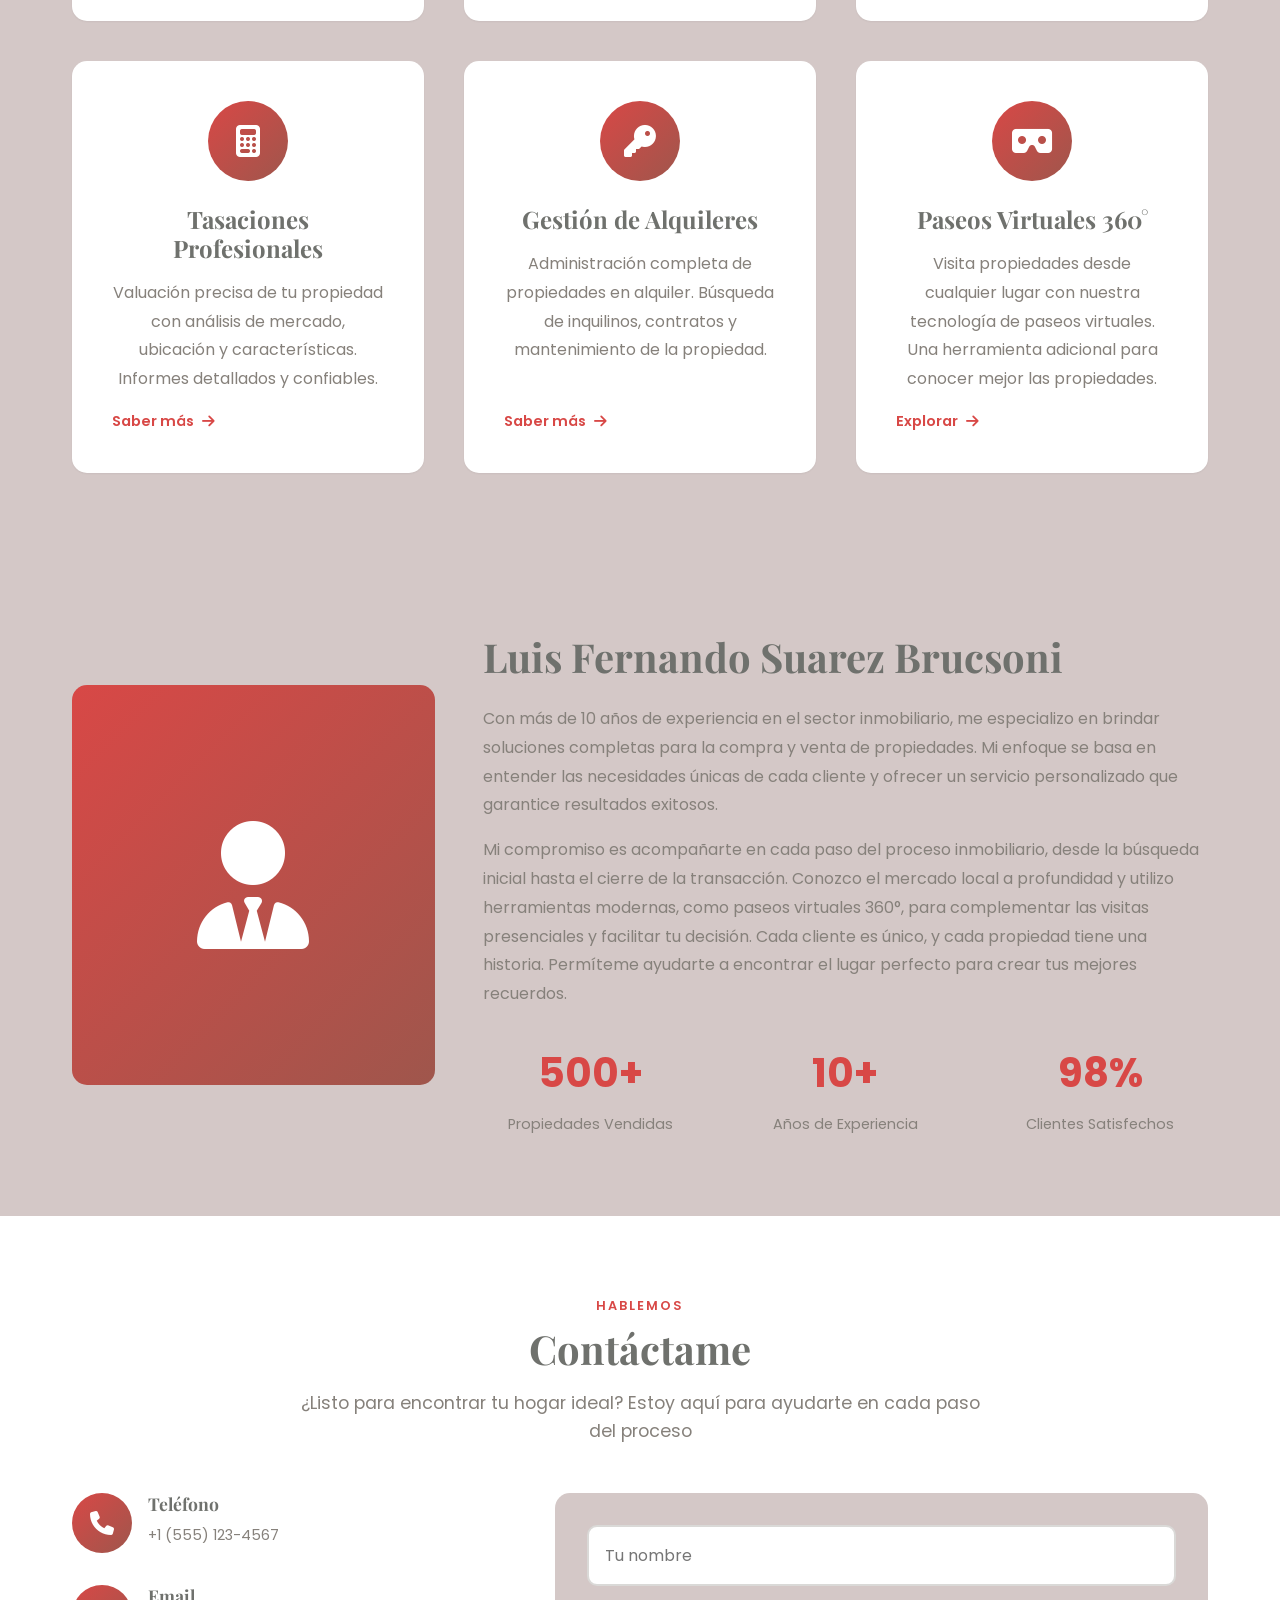
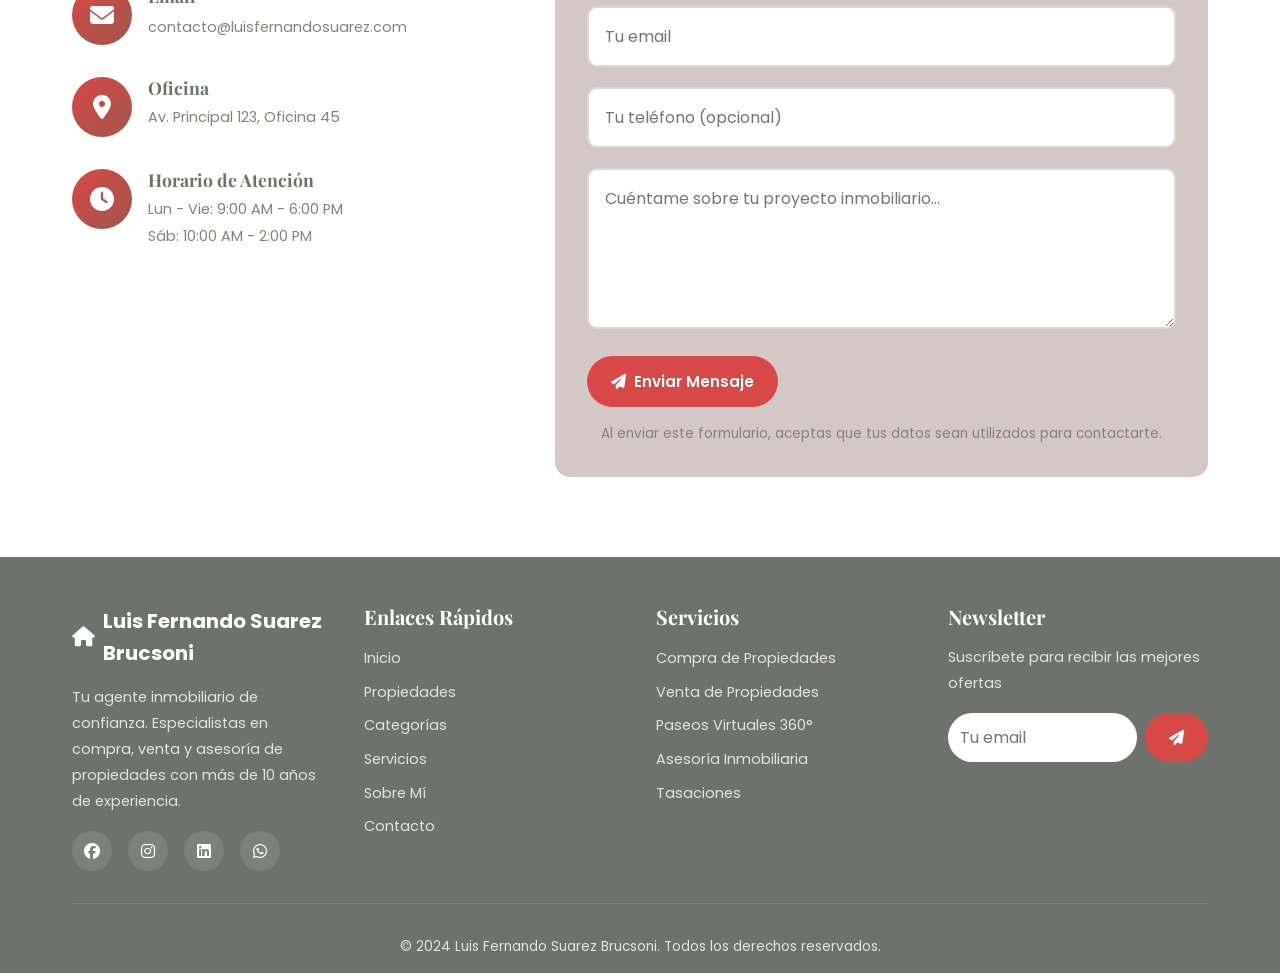
==== commit ad75e2c0: "Revamp landing page with updated content, improved accessibility, and dynamic sections. Enhance SEO " ====
--- a/docs/index.html
+++ b/docs/index.html
@@ -2,9 +2,18 @@
 <html lang="es">
 <head>
     <meta charset="UTF-8">
-    <meta name="viewport" content="width=device-width, initial-scale=1.0">
-    <meta name="description" content="Luis Fernando Suarez Brucsoni - Inmobiliaria especializada en paseos virtuales. Encuentra tu hogar ideal con tecnología 360°">
-    <title>Luis Fernando Suarez Brucsoni - Inmobiliaria | Paseos Virtuales</title>
+    <meta name="viewport" content="width=device-width, initial-scale=1.0, maximum-scale=5.0, user-scalable=yes, viewport-fit=cover">
+    <meta name="description" content="Luis Fernando Suarez Brucsoni - Agente Inmobiliario profesional. Compra, venta y asesoría de propiedades. Encuentra tu hogar ideal con el mejor servicio">
+    <title>Luis Fernando Suarez Brucsoni - Agente Inmobiliario | Compra y Venta de Propiedades</title>
+    
+    <!-- iOS Safari Meta Tags -->
+    <meta name="apple-mobile-web-app-capable" content="yes">
+    <meta name="apple-mobile-web-app-status-bar-style" content="black-translucent">
+    <meta name="apple-mobile-web-app-title" content="Luis F. Suarez">
+    <meta name="format-detection" content="telephone=no">
+    
+    <!-- Prevent text size adjustment on iOS -->
+    <meta name="apple-touch-fullscreen" content="yes">
     
     <!-- Google Fonts -->
     <link rel="preconnect" href="https://fonts.googleapis.com">
@@ -15,154 +24,113 @@
     <link rel="stylesheet" href="https://cdnjs.cloudflare.com/ajax/libs/font-awesome/6.4.0/css/all.min.css">
     
     <!-- CSS -->
-    <link rel="stylesheet" href="static/css/style.css">
+    <link rel="stylesheet" href="/static/css/style.css">
+    <style>
+        .sr-only {
+            position: absolute;
+            width: 1px;
+            height: 1px;
+            padding: 0;
+            margin: -1px;
+            overflow: hidden;
+            clip: rect(0, 0, 0, 0);
+            white-space: nowrap;
+            border-width: 0;
+        }
+    </style>
 </head>
 <body>
     <!-- Navigation -->
-    <nav class="navbar">
-        <div class="container">
-            <div class="nav-wrapper">
-                <div class="logo">
-                    <i class="fas fa-home"></i>
-                    <span>Luis Fernando Suarez Brucsoni</span>
-                </div>
-                <ul class="nav-menu" id="navMenu">
-                    <li><a href="#inicio">Inicio</a></li>
-                    <li><a href="#propiedades">Propiedades</a></li>
-                    <li><a href="#paseos-virtuales">Paseos Virtuales</a></li>
-                    <li><a href="#sobre-mi">Sobre Mí</a></li>
-                    <li><a href="#contacto">Contacto</a></li>
-                </ul>
-                <div class="hamburger" id="hamburger">
-                    <span></span>
-                    <span></span>
-                    <span></span>
-                </div>
-            </div>
-        </div>
-    </nav>
-
+    <!-- El navbar se carga dinámicamente desde /templates/components/navbar.html -->
+    <div id="navbar-placeholder"></div>
     <!-- Hero Section -->
     <section id="inicio" class="hero">
         <div class="hero-overlay"></div>
         <div class="hero-content">
             <div class="container">
+                <div class="hero-wrapper">
+                    <div class="hero-text">
                 <h1 class="hero-title">
-                    Encuentra tu <span class="highlight">hogar ideal</span> con paseos virtuales 360°
-                </h1>
-                <p class="hero-subtitle">
-                    Explora propiedades desde la comodidad de tu casa. Tecnología de realidad virtual para una experiencia inmersiva única.
+                            Encuentra tu <span class="highlight">hogar ideal</span> </h1>
+                        <p class="hero-subdescription">
+                            Tu éxito es mi compromiso. Trabajemos juntos para hacer realidad tus proyectos inmobiliarios.
                 </p>
                 <div class="hero-buttons">
-                    <a href="#propiedades" class="btn btn-primary">
-                        <i class="fas fa-search"></i> Ver Propiedades
-                    </a>
-                    <a href="#paseos-virtuales" class="btn btn-secondary">
-                        <i class="fas fa-vr-cardboard"></i> Experiencia Virtual
-                    </a>
-                </div>
-            </div>
-        </div>
-        <div class="scroll-indicator">
-            <i class="fas fa-chevron-down"></i>
-        </div>
-    </section>
-
-    <!-- Features Section -->
-    <section id="paseos-virtuales" class="features">
-        <div class="container">
-            <div class="section-header">
-                <h2 class="section-title">Paseos Virtuales 360°</h2>
-                <p class="section-subtitle">La forma más moderna de conocer tu próxima casa</p>
-            </div>
-            <div class="features-grid">
-                <div class="feature-card">
-                    <div class="feature-icon">
-                        <i class="fas fa-vr-cardboard"></i>
-                    </div>
-                    <h3>Experiencia Inmersiva</h3>
-                    <p>Recorre cada rincón de la propiedad como si estuvieras ahí. Visualiza espacios en tiempo real con tecnología 360°.</p>
-                </div>
-                <div class="feature-card">
-                    <div class="feature-icon">
-                        <i class="fas fa-clock"></i>
-                    </div>
-                    <h3>Disponible 24/7</h3>
-                    <p>Visita propiedades cuando quieras, desde cualquier dispositivo. Sin horarios ni citas previas necesarias.</p>
-                </div>
-                <div class="feature-card">
-                    <div class="feature-icon">
-                        <i class="fas fa-mobile-alt"></i>
-                    </div>
-                    <h3>Desde Cualquier Dispositivo</h3>
-                    <p>Compatible con computadoras, tablets y smartphones. Navega fácilmente por todas las habitaciones.</p>
-                </div>
-                <div class="feature-card">
-                    <div class="feature-icon">
-                        <i class="fas fa-ruler-combined"></i>
-                    </div>
-                    <h3>Mediciones Precisas</h3>
-                    <p>Obtén información detallada de cada espacio, incluyendo medidas y características específicas.</p>
-                </div>
-                <div class="feature-card">
-                    <div class="feature-icon">
-                        <i class="fas fa-share-alt"></i>
-                    </div>
-                    <h3>Comparte Fácilmente</h3>
-                    <p>Comparte los paseos virtuales con familiares y amigos para tomar decisiones juntos.</p>
-                </div>
-                <div class="feature-card">
-                    <div class="feature-icon">
-                        <i class="fas fa-save"></i>
-                    </div>
-                    <h3>Guarda tus Favoritas</h3>
-                    <p>Marca y guarda tus propiedades favoritas para compararlas y revisarlas cuando quieras.</p>
-                </div>
-            </div>
-        </div>
+                            <a href="#propiedades" class="btn btn-primary" aria-label="Explorar propiedades disponibles">
+                                <i class="fas fa-search" aria-hidden="true"></i> Ver Propiedades
+                    </a>
+                            <a href="#contacto" class="btn btn-secondary" aria-label="Contactar ahora">
+                                <i class="fas fa-phone" aria-hidden="true"></i> Contactar Ahora
+                    </a>
+                </div>
+                        <div class="hero-trust-badges">
+                            <div class="trust-badge">
+                                <i class="fas fa-shield-alt" aria-hidden="true"></i>
+                                <span>Transacciones Seguras</span>
+            </div>
+                            <div class="trust-badge">
+                                <i class="fas fa-award" aria-hidden="true"></i>
+                                <span>10+ Años de Experiencia</span>
+        </div>
+                            <div class="trust-badge">
+                                <i class="fas fa-users" aria-hidden="true"></i>
+                                <span>100+ Clientes Satisfechos</span>
+        </div>
+            </div>
+                    </div>
+                    <div class="hero-image-wrapper">
+                        <img src="/static/images/SFDP_Nano_SosteniendoLlave.png" alt="Luis Fernando Suarez Brucsoni - Agente Inmobiliario" class="hero-agent-image">
+                    </div>
+                </div>
+            </div>
+        </div>
+        <a href="#servicios" class="scroll-indicator" aria-label="Desplazarse a la siguiente sección">
+            <i class="fas fa-chevron-down" aria-hidden="true"></i>
+        </a>
     </section>
 
     <!-- Properties Section -->
     <section id="propiedades" class="properties">
         <div class="container">
             <div class="section-header">
+                <span class="section-label">Portafolio exclusivo</span>
                 <h2 class="section-title">Propiedades Destacadas</h2>
-                <p class="section-subtitle">Explora nuestras mejores opciones con paseo virtual incluido</p>
+                <p class="section-subtitle">Explora nuestras mejores opciones disponibles para compra o venta</p>
             </div>
             <div class="properties-grid">
-                <div class="property-card">
+                <a href="/templates/Inmueble.html?id=1" class="property-card" style="text-decoration: none; color: inherit;">
                     <div class="property-image">
-                        <div class="virtual-badge">
-                            <i class="fas fa-vr-cardboard"></i> Paseo Virtual
+                        <div class="virtual-badge" aria-label="Paseo virtual disponible">
+                            <i class="fas fa-vr-cardboard" aria-hidden="true"></i> Paseo Virtual Disponible
                         </div>
                         <div class="property-overlay">
-                            <a href="#" class="btn-view">
-                                <i class="fas fa-eye"></i> Ver Paseo Virtual
-                            </a>
+                            <span class="btn-view">
+                                <i class="fas fa-info-circle" aria-hidden="true"></i> Ver Detalles
+                            </span>
                         </div>
                     </div>
                     <div class="property-info">
                         <h3>Casa Moderna en Zona Residencial</h3>
                         <p class="property-location">
-                            <i class="fas fa-map-marker-alt"></i> Zona Norte
+                            <i class="fas fa-map-marker-alt" aria-hidden="true"></i> Zona Norte
                         </p>
                         <div class="property-details">
-                            <span><i class="fas fa-bed"></i> 3 Habitaciones</span>
-                            <span><i class="fas fa-bath"></i> 2 Baños</span>
-                            <span><i class="fas fa-ruler-combined"></i> 180 m²</span>
+                            <span><i class="fas fa-bed" aria-hidden="true"></i> 3 Habitaciones</span>
+                            <span><i class="fas fa-bath" aria-hidden="true"></i> 2 Baños</span>
+                            <span><i class="fas fa-ruler-combined" aria-hidden="true"></i> 180 m²</span>
                         </div>
                         <div class="property-price">$250,000</div>
                     </div>
-                </div>
-                <div class="property-card">
+                </a>
+                <a href="/templates/Inmueble.html?id=2" class="property-card" style="text-decoration: none; color: inherit;">
                     <div class="property-image">
-                        <div class="virtual-badge">
-                            <i class="fas fa-vr-cardboard"></i> Paseo Virtual
+                        <div class="virtual-badge" aria-label="Paseo virtual disponible">
+                            <i class="fas fa-vr-cardboard" aria-hidden="true"></i> Paseo Virtual Disponible
                         </div>
                         <div class="property-overlay">
-                            <a href="#" class="btn-view">
-                                <i class="fas fa-eye"></i> Ver Paseo Virtual
-                            </a>
+                            <span class="btn-view">
+                                <i class="fas fa-info-circle" aria-hidden="true"></i> Ver Detalles
+                            </span>
                         </div>
                     </div>
                     <div class="property-info">
@@ -177,16 +145,16 @@
                         </div>
                         <div class="property-price">$180,000</div>
                     </div>
-                </div>
-                <div class="property-card">
+                </a>
+                <a href="/templates/Portafolio.html" class="property-card" style="text-decoration: none; color: inherit;">
                     <div class="property-image">
-                        <div class="virtual-badge">
-                            <i class="fas fa-vr-cardboard"></i> Paseo Virtual
+                        <div class="virtual-badge" aria-label="Paseo virtual disponible">
+                            <i class="fas fa-vr-cardboard" aria-hidden="true"></i> Paseo Virtual Disponible
                         </div>
                         <div class="property-overlay">
-                            <a href="#" class="btn-view">
-                                <i class="fas fa-eye"></i> Ver Paseo Virtual
-                            </a>
+                            <span class="btn-view">
+                                <i class="fas fa-th" aria-hidden="true"></i> Ver Más Propiedades
+                            </span>
                         </div>
                     </div>
                     <div class="property-info">
@@ -201,15 +169,187 @@
                         </div>
                         <div class="property-price">$420,000</div>
                     </div>
-                </div>
+                </a>
             </div>
             <div class="properties-cta">
-                <a href="#contacto" class="btn btn-primary">
-                    Ver Todas las Propiedades
+                <a href="/templates/Portafolio.html" class="btn btn-primary" aria-label="Ver todas las propiedades disponibles">
+                    <i class="fas fa-th" aria-hidden="true"></i> Ver Todas las Propiedades
                 </a>
             </div>
         </div>
     </section>
+
+    <!-- Categories Section -->
+    <section id="categorias" class="categories">
+        <div class="container">
+            <div class="section-header">
+                <span class="section-label">Explora por tipo</span>
+                <h2 class="section-title">Categorías</h2>
+                <p class="section-subtitle">Encuentra la propiedad perfecta según tus necesidades</p>
+            </div>
+            <div class="categories-grid">
+                <div class="category-card" data-category="venta">
+                    <div class="category-icon">
+                        <i class="fas fa-handshake" aria-hidden="true"></i>
+                    </div>
+                    <h3>Venta</h3>
+                    <p>Propiedades disponibles para compra</p>
+                    <div class="category-subcategories" id="subcategories-venta">
+                        <a href="/templates/Portafolio.html?categoria=venta&subcategoria=familias" class="subcategory-btn" aria-label="Ver propiedades en venta para familias">
+                            <i class="fas fa-home" aria-hidden="true"></i> Para Familias
+                        </a>
+                        <a href="/templates/Portafolio.html?categoria=venta&subcategoria=empresas" class="subcategory-btn" aria-label="Ver propiedades en venta para empresas">
+                            <i class="fas fa-building" aria-hidden="true"></i> Para Empresas
+                        </a>
+                        <a href="/templates/Portafolio.html?categoria=venta&subcategoria=invertir" class="subcategory-btn" aria-label="Ver propiedades en venta para invertir">
+                            <i class="fas fa-chart-line" aria-hidden="true"></i> Para Invertir
+                        </a>
+                        <a href="/templates/Portafolio.html?categoria=venta" class="subcategory-btn" aria-label="Ver todas las propiedades en venta">
+                            <i class="fas fa-th" aria-hidden="true"></i> Todos
+                        </a>
+                        <a href="/templates/Portafolio.html?categoria=venta" class="subcategory-btn" aria-label="Ver otras opciones en venta">
+                            <i class="fas fa-ellipsis-h" aria-hidden="true"></i> Otros
+                        </a>
+                    </div>
+                    <button class="category-toggle" aria-label="Ver opciones de venta" aria-expanded="false">
+                        <span class="toggle-text">Ver Opciones</span>
+                        <i class="fas fa-chevron-down" aria-hidden="true"></i>
+                    </button>
+                </div>
+                <div class="category-card" data-category="alquileres">
+                    <div class="category-icon">
+                        <i class="fas fa-key" aria-hidden="true"></i>
+                    </div>
+                    <h3>Alquileres</h3>
+                    <p>Propiedades disponibles para alquiler</p>
+                    <div class="category-subcategories" id="subcategories-alquileres">
+                        <a href="/templates/Portafolio.html?categoria=alquiler&subcategoria=familias" class="subcategory-btn" aria-label="Ver propiedades en alquiler para familias">
+                            <i class="fas fa-home" aria-hidden="true"></i> Para Familias
+                        </a>
+                        <a href="/templates/Portafolio.html?categoria=alquiler&subcategoria=empresas" class="subcategory-btn" aria-label="Ver propiedades en alquiler para empresas">
+                            <i class="fas fa-building" aria-hidden="true"></i> Para Empresas
+                        </a>
+                        <a href="/templates/Portafolio.html?categoria=alquiler&subcategoria=invertir" class="subcategory-btn" aria-label="Ver propiedades en alquiler para invertir">
+                            <i class="fas fa-chart-line" aria-hidden="true"></i> Para Invertir
+                        </a>
+                        <a href="/templates/Portafolio.html?categoria=alquiler" class="subcategory-btn" aria-label="Ver todas las propiedades en alquiler">
+                            <i class="fas fa-th" aria-hidden="true"></i> Todos
+                        </a>
+                        <a href="/templates/Portafolio.html?categoria=alquiler" class="subcategory-btn" aria-label="Ver otras opciones en alquiler">
+                            <i class="fas fa-ellipsis-h" aria-hidden="true"></i> Otros
+                        </a>
+                    </div>
+                    <button class="category-toggle" aria-label="Ver opciones de alquileres" aria-expanded="false">
+                        <span class="toggle-text">Ver Opciones</span>
+                        <i class="fas fa-chevron-down" aria-hidden="true"></i>
+                    </button>
+                </div>
+                <div class="category-card" data-category="anticreticos">
+                    <div class="category-icon">
+                        <i class="fas fa-exchange-alt" aria-hidden="true"></i>
+                    </div>
+                    <h3>Anticréticos</h3>
+                    <p>Propiedades disponibles en anticrético</p>
+                    <div class="category-subcategories" id="subcategories-anticreticos">
+                        <a href="/templates/Portafolio.html?categoria=anticretico&subcategoria=familias" class="subcategory-btn" aria-label="Ver propiedades en anticrético para familias">
+                            <i class="fas fa-home" aria-hidden="true"></i> Para Familias
+                        </a>
+                        <a href="/templates/Portafolio.html?categoria=anticretico&subcategoria=empresas" class="subcategory-btn" aria-label="Ver propiedades en anticrético para empresas">
+                            <i class="fas fa-building" aria-hidden="true"></i> Para Empresas
+                        </a>
+                        <a href="/templates/Portafolio.html?categoria=anticretico&subcategoria=invertir" class="subcategory-btn" aria-label="Ver propiedades en anticrético para invertir">
+                            <i class="fas fa-chart-line" aria-hidden="true"></i> Para Invertir
+                        </a>
+                        <a href="/templates/Portafolio.html?categoria=anticretico" class="subcategory-btn" aria-label="Ver todas las propiedades en anticrético">
+                            <i class="fas fa-th" aria-hidden="true"></i> Todos
+                        </a>
+                        <a href="/templates/Portafolio.html?categoria=anticretico" class="subcategory-btn" aria-label="Ver otras opciones en anticrético">
+                            <i class="fas fa-ellipsis-h" aria-hidden="true"></i> Otros
+                        </a>
+                    </div>
+                    <button class="category-toggle" aria-label="Ver opciones de anticréticos" aria-expanded="false">
+                        <span class="toggle-text">Ver Opciones</span>
+                        <i class="fas fa-chevron-down" aria-hidden="true"></i>
+                    </button>
+                </div>
+            </div>
+        </div>
+    </section>
+
+    <!-- Services Section -->
+    <section id="servicios" class="features">
+        <div class="container">
+            <div class="section-header">
+                <span class="section-label">Lo que ofrecemos</span>
+                <h2 class="section-title">Nuestros Servicios</h2>
+                <p class="section-subtitle">Soluciones completas y personalizadas para todas tus necesidades inmobiliarias</p>
+            </div>
+            <div class="features-grid">
+                <div class="feature-card">
+                    <div class="feature-icon">
+                        <i class="fas fa-home" aria-hidden="true"></i>
+                    </div>
+                    <h3>Compra de Propiedades</h3>
+                    <p>Te ayudamos a encontrar la propiedad perfecta que se ajuste a tus necesidades y presupuesto. Búsqueda personalizada y acompañamiento en todo el proceso.</p>
+                    <a href="#contacto" class="feature-link" aria-label="Solicitar información sobre compra de propiedades">
+                        Saber más <i class="fas fa-arrow-right" aria-hidden="true"></i>
+                    </a>
+                </div>
+                <div class="feature-card">
+                    <div class="feature-icon">
+                        <i class="fas fa-handshake" aria-hidden="true"></i>
+                    </div>
+                    <h3>Venta de Propiedades</h3>
+                    <p>Maximiza el valor de tu propiedad con nuestra estrategia de marketing y negociación. Gestión completa desde la valoración hasta el cierre de la venta.</p>
+                    <a href="#contacto" class="feature-link" aria-label="Solicitar información sobre venta de propiedades">
+                        Saber más <i class="fas fa-arrow-right" aria-hidden="true"></i>
+                    </a>
+                </div>
+                <div class="feature-card">
+                    <div class="feature-icon">
+                        <i class="fas fa-clipboard-check" aria-hidden="true"></i>
+                    </div>
+                    <h3>Asesoría Inmobiliaria</h3>
+                    <p>Asesoramiento profesional en inversiones, trámites legales, financiamiento y todo lo relacionado con el mercado inmobiliario.</p>
+                    <a href="#contacto" class="feature-link" aria-label="Solicitar asesoría inmobiliaria">
+                        Saber más <i class="fas fa-arrow-right" aria-hidden="true"></i>
+                    </a>
+                </div>
+                <div class="feature-card">
+                    <div class="feature-icon">
+                        <i class="fas fa-calculator" aria-hidden="true"></i>
+                    </div>
+                    <h3>Tasaciones Profesionales</h3>
+                    <p>Valuación precisa de tu propiedad con análisis de mercado, ubicación y características. Informes detallados y confiables.</p>
+                    <a href="#contacto" class="feature-link" aria-label="Solicitar tasación profesional">
+                        Saber más <i class="fas fa-arrow-right" aria-hidden="true"></i>
+                    </a>
+                </div>
+                <div class="feature-card">
+                    <div class="feature-icon">
+                        <i class="fas fa-key" aria-hidden="true"></i>
+                    </div>
+                    <h3>Gestión de Alquileres</h3>
+                    <p>Administración completa de propiedades en alquiler. Búsqueda de inquilinos, contratos y mantenimiento de la propiedad.</p>
+                    <a href="#contacto" class="feature-link" aria-label="Solicitar información sobre gestión de alquileres">
+                        Saber más <i class="fas fa-arrow-right" aria-hidden="true"></i>
+                    </a>
+                </div>
+                <div class="feature-card">
+                    <div class="feature-icon">
+                        <i class="fas fa-vr-cardboard" aria-hidden="true"></i>
+                    </div>
+                    <h3>Paseos Virtuales 360°</h3>
+                    <p>Visita propiedades desde cualquier lugar con nuestra tecnología de paseos virtuales. Una herramienta adicional para conocer mejor las propiedades.</p>
+                    <a href="#propiedades" class="feature-link" aria-label="Ver propiedades con paseos virtuales">
+                        Explorar <i class="fas fa-arrow-right" aria-hidden="true"></i>
+                    </a>
+                </div>
+            </div>
+        </div>
+    </section>
+
+   
 
     <!-- About Section -->
     <section id="sobre-mi" class="about">
@@ -224,14 +364,16 @@
                     <h2 class="section-title">Luis Fernando Suarez Brucsoni</h2>
                     <p class="about-description">
                         Con más de 10 años de experiencia en el sector inmobiliario, me especializo en brindar 
-                        soluciones innovadoras para la compra y venta de propiedades. Mi enfoque combina 
-                        experiencia tradicional con tecnología de vanguardia, ofreciendo paseos virtuales 360° 
-                        que transforman la forma en que las personas encuentran su hogar ideal.
+                        soluciones completas para la compra y venta de propiedades. Mi enfoque se basa en 
+                        entender las necesidades únicas de cada cliente y ofrecer un servicio personalizado 
+                        que garantice resultados exitosos.
                     </p>
                     <p class="about-description">
-                        Mi compromiso es hacer que el proceso de búsqueda de propiedades sea más accesible, 
-                        eficiente y emocionante. Cada cliente es único, y cada propiedad tiene una historia. 
-                        Permíteme ayudarte a encontrar el lugar perfecto para crear tus mejores recuerdos.
+                        Mi compromiso es acompañarte en cada paso del proceso inmobiliario, desde la búsqueda 
+                        inicial hasta el cierre de la transacción. Conozco el mercado local a profundidad y 
+                        utilizo herramientas modernas, como paseos virtuales 360°, para complementar las 
+                        visitas presenciales y facilitar tu decisión. Cada cliente es único, y cada propiedad 
+                        tiene una historia. Permíteme ayudarte a encontrar el lugar perfecto para crear tus mejores recuerdos.
                     </p>
                     <div class="about-stats">
                         <div class="stat-item">
@@ -256,32 +398,33 @@
     <section id="contacto" class="contact">
         <div class="container">
             <div class="section-header">
+                <span class="section-label">Hablemos</span>
                 <h2 class="section-title">Contáctame</h2>
-                <p class="section-subtitle">¿Listo para encontrar tu hogar ideal? Estoy aquí para ayudarte</p>
+                <p class="section-subtitle">¿Listo para encontrar tu hogar ideal? Estoy aquí para ayudarte en cada paso del proceso</p>
             </div>
             <div class="contact-content">
                 <div class="contact-info">
                     <div class="contact-item">
                         <div class="contact-icon">
-                            <i class="fas fa-phone"></i>
+                            <i class="fas fa-phone" aria-hidden="true"></i>
                         </div>
                         <div class="contact-details">
                             <h3>Teléfono</h3>
-                            <p>+1 (555) 123-4567</p>
+                            <a href="tel:+15551234567" aria-label="Llamar al teléfono">+1 (555) 123-4567</a>
                         </div>
                     </div>
                     <div class="contact-item">
                         <div class="contact-icon">
-                            <i class="fas fa-envelope"></i>
+                            <i class="fas fa-envelope" aria-hidden="true"></i>
                         </div>
                         <div class="contact-details">
                             <h3>Email</h3>
-                            <p>contacto@luisfernandosuarez.com</p>
+                            <a href="mailto:contacto@luisfernandosuarez.com" aria-label="Enviar un email">contacto@luisfernandosuarez.com</a>
                         </div>
                     </div>
                     <div class="contact-item">
                         <div class="contact-icon">
-                            <i class="fas fa-map-marker-alt"></i>
+                            <i class="fas fa-map-marker-alt" aria-hidden="true"></i>
                         </div>
                         <div class="contact-details">
                             <h3>Oficina</h3>
@@ -290,31 +433,36 @@
                     </div>
                     <div class="contact-item">
                         <div class="contact-icon">
-                            <i class="fas fa-clock"></i>
+                            <i class="fas fa-clock" aria-hidden="true"></i>
                         </div>
                         <div class="contact-details">
-                            <h3>Horario</h3>
+                            <h3>Horario de Atención</h3>
                             <p>Lun - Vie: 9:00 AM - 6:00 PM</p>
                             <p>Sáb: 10:00 AM - 2:00 PM</p>
                         </div>
                     </div>
                 </div>
-                <form class="contact-form" id="contactForm">
+                <form class="contact-form" id="contactForm" aria-label="Formulario de contacto">
                     <div class="form-group">
-                        <input type="text" id="name" name="name" placeholder="Tu nombre" required>
+                        <label for="name" class="sr-only">Nombre</label>
+                        <input type="text" id="name" name="name" placeholder="Tu nombre" required aria-required="true">
                     </div>
                     <div class="form-group">
-                        <input type="email" id="email" name="email" placeholder="Tu email" required>
+                        <label for="email" class="sr-only">Email</label>
+                        <input type="email" id="email" name="email" placeholder="Tu email" required aria-required="true">
                     </div>
                     <div class="form-group">
-                        <input type="tel" id="phone" name="phone" placeholder="Tu teléfono">
+                        <label for="phone" class="sr-only">Teléfono</label>
+                        <input type="tel" id="phone" name="phone" placeholder="Tu teléfono (opcional)">
                     </div>
                     <div class="form-group">
-                        <textarea id="message" name="message" rows="5" placeholder="Tu mensaje" required></textarea>
-                    </div>
-                    <button type="submit" class="btn btn-primary">
-                        <i class="fas fa-paper-plane"></i> Enviar Mensaje
+                        <label for="message" class="sr-only">Mensaje</label>
+                        <textarea id="message" name="message" rows="5" placeholder="Cuéntame sobre tu proyecto inmobiliario..." required aria-required="true"></textarea>
+                    </div>
+                    <button type="submit" class="btn btn-primary" aria-label="Enviar mensaje de contacto">
+                        <i class="fas fa-paper-plane" aria-hidden="true"></i> Enviar Mensaje
                     </button>
+                    <p class="form-privacy">Al enviar este formulario, aceptas que tus datos sean utilizados para contactarte.</p>
                 </form>
             </div>
         </div>
@@ -329,12 +477,12 @@
                         <i class="fas fa-home"></i>
                         <span>Luis Fernando Suarez Brucsoni</span>
                     </div>
-                    <p>Tu socio de confianza en bienes raíces. Especialistas en paseos virtuales 360°.</p>
+                    <p>Tu agente inmobiliario de confianza. Especialistas en compra, venta y asesoría de propiedades con más de 10 años de experiencia.</p>
                     <div class="social-links">
-                        <a href="#" aria-label="Facebook"><i class="fab fa-facebook"></i></a>
-                        <a href="#" aria-label="Instagram"><i class="fab fa-instagram"></i></a>
-                        <a href="#" aria-label="LinkedIn"><i class="fab fa-linkedin"></i></a>
-                        <a href="#" aria-label="WhatsApp"><i class="fab fa-whatsapp"></i></a>
+                        <a href="#" aria-label="Síguenos en Facebook" target="_blank" rel="noopener noreferrer"><i class="fab fa-facebook" aria-hidden="true"></i></a>
+                        <a href="#" aria-label="Síguenos en Instagram" target="_blank" rel="noopener noreferrer"><i class="fab fa-instagram" aria-hidden="true"></i></a>
+                        <a href="#" aria-label="Conectar en LinkedIn" target="_blank" rel="noopener noreferrer"><i class="fab fa-linkedin" aria-hidden="true"></i></a>
+                        <a href="#" aria-label="Contactar por WhatsApp" target="_blank" rel="noopener noreferrer"><i class="fab fa-whatsapp" aria-hidden="true"></i></a>
                     </div>
                 </div>
                 <div class="footer-section">
@@ -342,7 +490,8 @@
                     <ul>
                         <li><a href="#inicio">Inicio</a></li>
                         <li><a href="#propiedades">Propiedades</a></li>
-                        <li><a href="#paseos-virtuales">Paseos Virtuales</a></li>
+                        <li><a href="#categorias">Categorías</a></li>
+                        <li><a href="#servicios">Servicios</a></li>
                         <li><a href="#sobre-mi">Sobre Mí</a></li>
                         <li><a href="#contacto">Contacto</a></li>
                     </ul>
@@ -350,20 +499,21 @@
                 <div class="footer-section">
                     <h3>Servicios</h3>
                     <ul>
-                        <li><a href="#">Compra de Propiedades</a></li>
-                        <li><a href="#">Venta de Propiedades</a></li>
-                        <li><a href="#">Paseos Virtuales 360°</a></li>
-                        <li><a href="#">Asesoría Inmobiliaria</a></li>
-                        <li><a href="#">Tasaciones</a></li>
+                        <li><a href="#servicios">Compra de Propiedades</a></li>
+                        <li><a href="#servicios">Venta de Propiedades</a></li>
+                        <li><a href="#servicios">Paseos Virtuales 360°</a></li>
+                        <li><a href="#servicios">Asesoría Inmobiliaria</a></li>
+                        <li><a href="#servicios">Tasaciones</a></li>
                     </ul>
                 </div>
                 <div class="footer-section">
                     <h3>Newsletter</h3>
                     <p>Suscríbete para recibir las mejores ofertas</p>
-                    <form class="newsletter-form">
-                        <input type="email" placeholder="Tu email" required>
-                        <button type="submit" class="btn btn-primary">
-                            <i class="fas fa-paper-plane"></i>
+                    <form class="newsletter-form" aria-label="Formulario de suscripción al newsletter">
+                        <label for="newsletter-email" class="sr-only">Email para newsletter</label>
+                        <input type="email" id="newsletter-email" placeholder="Tu email" required aria-required="true">
+                        <button type="submit" class="btn btn-primary" aria-label="Suscribirse al newsletter">
+                            <i class="fas fa-paper-plane" aria-hidden="true"></i>
                         </button>
                     </form>
                 </div>
@@ -380,7 +530,8 @@
     </button>
 
     <!-- JavaScript -->
-    <script src="static/js/main.js"></script>
+    <script src="/static/js/navbar.js"></script>
+    <script src="/static/js/main.js"></script>
 </body>
 </html>
 
--- a/static/css/style.css
+++ b/static/css/style.css
@@ -0,0 +1,1979 @@
+/* ============================================
+   RESET & BASE STYLES (MOBILE FIRST)
+   ============================================ */
+* {
+    margin: 0;
+    padding: 0;
+    box-sizing: border-box;
+}
+
+:root {
+    /* Nueva paleta de colores */
+    --grey-olive: #86817B;
+    --terracotta-clay: #9F564C;
+    --dust-grey: #D4C8C7;
+    --scarlet-rush: #D84846;
+    --dim-grey: #6F716D;
+    
+    /* Variables de color del tema */
+    --primary-color: #D84846;
+    --primary-dark: #9F564C;
+    --secondary-color: #86817B;
+    --accent-color: #D84846;
+    --text-dark: #6F716D;
+    --text-light: #86817B;
+    --bg-light: #D4C8C7;
+    --bg-white: #ffffff;
+    --border-color: rgba(134, 129, 123, 0.3);
+    --shadow-sm: 0 1px 2px 0 rgba(0, 0, 0, 0.05);
+    --shadow-md: 0 4px 6px -1px rgba(0, 0, 0, 0.1);
+    --shadow-lg: 0 10px 15px -3px rgba(0, 0, 0, 0.1);
+    --shadow-xl: 0 20px 25px -5px rgba(0, 0, 0, 0.1);
+    --transition: all 0.3s ease;
+}
+
+html {
+    scroll-behavior: smooth;
+}
+
+body {
+    font-family: 'Poppins', sans-serif;
+    color: var(--text-dark);
+    line-height: 1.6;
+    overflow-x: hidden;
+    -webkit-font-smoothing: antialiased;
+    -moz-osx-font-smoothing: grayscale;
+    touch-action: manipulation;
+}
+
+.container {
+    width: 100%;
+    margin: 0 auto;
+    padding: 0 1rem;
+}
+
+/* Safe area para iPhone X y superiores */
+@supports (padding: max(0px)) {
+    .container {
+        padding-left: max(1rem, env(safe-area-inset-left));
+        padding-right: max(1rem, env(safe-area-inset-right));
+    }
+}
+
+/* ============================================
+   TYPOGRAPHY (MOBILE FIRST)
+   ============================================ */
+h1, h2, h3, h4, h5, h6 {
+    font-family: 'Playfair Display', serif;
+    font-weight: 700;
+    line-height: 1.2;
+    margin-bottom: 1rem;
+}
+
+.section-label {
+    display: block;
+    font-size: 0.75rem;
+    font-weight: 600;
+    text-transform: uppercase;
+    letter-spacing: 2px;
+    color: var(--scarlet-rush);
+    margin-bottom: 0.5rem;
+    text-align: center;
+}
+
+.section-title {
+    font-size: 1.5rem;
+    text-align: center;
+    margin-bottom: 1rem;
+    color: var(--text-dark);
+}
+
+.section-subtitle {
+    text-align: center;
+    font-size: 0.875rem;
+    color: var(--text-light);
+    margin-bottom: 2rem;
+    max-width: 100%;
+    margin-left: auto;
+    margin-right: auto;
+}
+
+/* ============================================
+   NAVIGATION (MOBILE FIRST)
+   ============================================ */
+.navbar {
+    position: fixed;
+    top: 0;
+    left: 0;
+    right: 0;
+    background: rgba(255, 255, 255, 0.05);
+    backdrop-filter: blur(20px) saturate(180%);
+    -webkit-backdrop-filter: blur(20px) saturate(180%);
+    box-shadow: 0 2px 20px rgba(0, 0, 0, 0.05);
+    z-index: 1000;
+    transition: all 0.4s cubic-bezier(0.4, 0, 0.2, 1);
+    border-bottom: 1px solid rgba(255, 255, 255, 0.1);
+}
+
+.navbar.scrolled {
+    background: rgba(255, 255, 255, 0.08);
+    box-shadow: 0 4px 30px rgba(0, 0, 0, 0.1);
+    border-bottom: 1px solid rgba(255, 255, 255, 0.15);
+}
+
+.nav-wrapper {
+    display: flex;
+    justify-content: space-between;
+    align-items: center;
+    padding: 0.875rem 0;
+    transition: var(--transition);
+}
+
+.logo {
+    display: flex;
+    align-items: center;
+    gap: 0.5rem;
+    font-size: 1.1rem;
+    font-weight: 700;
+    color: white;
+    text-decoration: none;
+    transition: all 0.3s ease;
+    padding: 0.5rem 0;
+    white-space: nowrap;
+    overflow: hidden;
+}
+
+.logo span {
+    display: none;
+    overflow: hidden;
+    text-overflow: ellipsis;
+}
+
+.logo:hover {
+    color: var(--dust-grey);
+    transform: translateY(-2px);
+}
+
+.logo i {
+    font-size: 1.5rem;
+    transition: var(--transition);
+}
+
+.logo:hover i {
+    color: var(--scarlet-rush);
+    transform: scale(1.1);
+}
+
+.nav-menu {
+    position: fixed;
+    top: 60px;
+    left: -100%;
+    flex-direction: column;
+    background: rgba(255, 255, 255, 0.05);
+    backdrop-filter: blur(30px) saturate(180%);
+    -webkit-backdrop-filter: blur(30px) saturate(180%);
+    width: 100%;
+    padding: 1.5rem;
+    box-shadow: 0 8px 32px rgba(0, 0, 0, 0.2);
+    transition: all 0.4s cubic-bezier(0.4, 0, 0.2, 1);
+    border-top: 1px solid rgba(255, 255, 255, 0.1);
+    gap: 0.75rem;
+    max-height: calc(100vh - 60px);
+    overflow-y: auto;
+    -webkit-overflow-scrolling: touch;
+    list-style: none;
+    margin: 0;
+    z-index: 999;
+}
+
+.nav-menu.active {
+    left: 0;
+}
+
+.nav-menu a {
+    text-decoration: none;
+    color: white;
+    padding: 1rem 1.25rem;
+    width: 100%;
+    text-align: center;
+    border-radius: 15px;
+    background: rgba(255, 255, 255, 0.05);
+    font-size: 1rem;
+    min-height: 48px;
+    display: flex;
+    align-items: center;
+    justify-content: center;
+    font-weight: 500;
+    transition: all 0.3s cubic-bezier(0.4, 0, 0.2, 1);
+    position: relative;
+    overflow: hidden;
+}
+
+.nav-menu a:active {
+    background: rgba(255, 255, 255, 0.2);
+    transform: scale(0.98);
+}
+
+.nav-menu a:hover {
+    background: rgba(255, 255, 255, 0.15);
+}
+
+.nav-menu .nav-cta {
+    background: linear-gradient(135deg, var(--scarlet-rush), var(--terracotta-clay));
+    color: white;
+    margin-left: 0;
+    margin-top: 0.5rem;
+    box-shadow: 0 4px 15px rgba(216, 72, 70, 0.3);
+    font-weight: 600;
+}
+
+.nav-menu .nav-cta:hover {
+    background: linear-gradient(135deg, var(--terracotta-clay), var(--scarlet-rush));
+    transform: translateY(-2px);
+    box-shadow: 0 6px 25px rgba(216, 72, 70, 0.4);
+}
+
+.hamburger {
+    display: flex;
+    flex-direction: column;
+    gap: 6px;
+    cursor: pointer;
+    padding: 0.5rem;
+    border-radius: 8px;
+    transition: all 0.3s ease;
+    background: rgba(255, 255, 255, 0.1);
+    backdrop-filter: blur(10px);
+    min-height: 48px;
+    justify-content: center;
+}
+
+.hamburger:hover {
+    background: rgba(255, 255, 255, 0.15);
+    transform: scale(1.05);
+}
+
+.hamburger span {
+    width: 28px;
+    height: 3px;
+    background: white;
+    border-radius: 3px;
+    transition: all 0.3s cubic-bezier(0.4, 0, 0.2, 1);
+    transform-origin: center;
+}
+
+.hamburger:hover span {
+    background: var(--dust-grey);
+}
+
+.hamburger.active span:nth-child(1) {
+    transform: rotate(45deg) translate(8px, 8px);
+}
+
+.hamburger.active span:nth-child(2) {
+    opacity: 0;
+    width: 0;
+}
+
+.hamburger.active span:nth-child(3) {
+    transform: rotate(-45deg) translate(8px, -8px);
+}
+
+/* ============================================
+   HERO SECTION (MOBILE FIRST)
+   ============================================ */
+.hero {
+    position: relative;
+    min-height: 100vh;
+    min-height: -webkit-fill-available;
+    display: flex;
+    align-items: center;
+    justify-content: center;
+    background: linear-gradient(135deg, #9F564C 0%, #D84846 50%, #86817B 100%);
+    overflow: hidden;
+    padding-top: 70px;
+}
+
+.hero::before {
+    content: '';
+    position: absolute;
+    top: 0;
+    left: 0;
+    right: 0;
+    bottom: 0;
+    background: url('data:image/svg+xml,<svg width="100" height="100" xmlns="http://www.w3.org/2000/svg"><defs><pattern id="grid" width="100" height="100" patternUnits="userSpaceOnUse"><path d="M 100 0 L 0 0 0 100" fill="none" stroke="rgba(255,255,255,0.1)" stroke-width="1"/></pattern></defs><rect width="100" height="100" fill="url(%23grid)"/></svg>');
+    opacity: 0.3;
+}
+
+.hero-overlay {
+    position: absolute;
+    top: 0;
+    left: 0;
+    right: 0;
+    bottom: 0;
+    background: rgba(0, 0, 0, 0.3);
+}
+
+.hero-content {
+    position: relative;
+    z-index: 2;
+    color: white;
+    padding: 1rem;
+    width: 100%;
+}
+
+.hero-wrapper {
+    display: flex;
+    flex-direction: column;
+    gap: 2rem;
+    align-items: center;
+    max-width: 100%;
+    margin: 0 auto;
+    text-align: center;
+}
+
+.hero-text {
+    text-align: center;
+    width: 100%;
+}
+
+.hero-title {
+    font-size: 1.75rem;
+    margin-bottom: 0.875rem;
+    animation: fadeInUp 1s ease;
+    line-height: 1.1;
+}
+
+.hero-title .highlight {
+    color: var(--dust-grey);
+}
+
+.hero-subdescription {
+    font-size: 0.85rem;
+    margin-bottom: 1.25rem;
+    line-height: 1.5;
+    opacity: 0.95;
+    animation: fadeInUp 1s ease 0.3s both;
+}
+
+.hero-buttons {
+    display: flex;
+    flex-direction: column;
+    gap: 0.625rem;
+    justify-content: center;
+    flex-wrap: wrap;
+    animation: fadeInUp 1s ease 0.4s both;
+    width: 100%;
+}
+
+.hero-buttons .btn {
+    width: 100%;
+    max-width: 100%;
+    justify-content: center;
+    min-height: 48px;
+    font-size: 0.95rem;
+    padding: 0.875rem 1.5rem;
+}
+
+.hero-image-wrapper {
+    display: flex;
+    justify-content: center;
+    align-items: center;
+    position: relative;
+    animation: fadeInUp 1s ease 0.5s both;
+    width: 100%;
+}
+
+.hero-agent-image {
+    max-width: 100%;
+    height: auto;
+    max-height: 280px;
+    object-fit: contain;
+    filter: drop-shadow(0 15px 40px rgba(0, 0, 0, 0.3));
+}
+
+.scroll-indicator {
+    position: absolute;
+    bottom: 30px;
+    left: 50%;
+    transform: translateX(-50%);
+    color: white;
+    font-size: 1.5rem;
+    animation: bounce 2s infinite;
+    cursor: pointer;
+    text-decoration: none;
+    transition: var(--transition);
+    z-index: 10;
+}
+
+.scroll-indicator:hover {
+    color: var(--dust-grey);
+    transform: translateX(-50%) translateY(-5px);
+}
+
+.hero-trust-badges {
+    display: flex;
+    flex-direction: column;
+    gap: 0.75rem;
+    margin-top: 1.25rem;
+    align-items: center;
+    animation: fadeInUp 1s ease 0.6s both;
+}
+
+.trust-badge {
+    display: flex;
+    align-items: center;
+    gap: 0.5rem;
+    color: rgba(255, 255, 255, 0.9);
+    font-size: 0.75rem;
+    font-weight: 500;
+    text-align: center;
+}
+
+.trust-badge i {
+    color: var(--dust-grey);
+    font-size: 1.1rem;
+}
+
+/* ============================================
+   BUTTONS (MOBILE FIRST)
+   ============================================ */
+.btn {
+    display: inline-flex;
+    align-items: center;
+    gap: 0.5rem;
+    padding: 0.875rem 1.5rem;
+    border: none;
+    border-radius: 50px;
+    font-size: 0.95rem;
+    font-weight: 600;
+    text-decoration: none;
+    cursor: pointer;
+    transition: var(--transition);
+    font-family: 'Poppins', sans-serif;
+    min-height: 48px;
+    justify-content: center;
+}
+
+.btn-primary {
+    background: var(--primary-color);
+    color: white;
+}
+
+.btn-primary:hover {
+    background: var(--primary-dark);
+    transform: translateY(-2px);
+    box-shadow: var(--shadow-lg);
+}
+
+.btn-secondary {
+    background: transparent;
+    color: white;
+    border: 2px solid white;
+}
+
+.btn-secondary:hover {
+    background: white;
+    color: var(--scarlet-rush);
+    transform: translateY(-2px);
+}
+
+/* ============================================
+   FEATURES SECTION (MOBILE FIRST)
+   ============================================ */
+.features {
+    padding: 3rem 0;
+    background: var(--bg-light);
+}
+
+.features-grid {
+    display: grid;
+    grid-template-columns: 1fr;
+    gap: 1.5rem;
+}
+
+.feature-card {
+    background: white;
+    padding: 1.5rem;
+    border-radius: 15px;
+    text-align: center;
+    box-shadow: var(--shadow-sm);
+    transition: var(--transition);
+    display: flex;
+    flex-direction: column;
+}
+
+.feature-card:hover {
+    transform: translateY(-5px);
+    box-shadow: var(--shadow-lg);
+}
+
+.feature-icon {
+    width: 70px;
+    height: 70px;
+    margin: 0 auto 1.5rem;
+    background: linear-gradient(135deg, var(--scarlet-rush), var(--terracotta-clay));
+    border-radius: 50%;
+    display: flex;
+    align-items: center;
+    justify-content: center;
+    color: white;
+    font-size: 1.75rem;
+}
+
+.feature-card h3 {
+    font-size: 1.25rem;
+    margin-bottom: 1rem;
+    color: var(--text-dark);
+}
+
+.feature-card p {
+    color: var(--text-light);
+    line-height: 1.8;
+    margin-bottom: 1rem;
+    font-size: 0.9rem;
+}
+
+.feature-link {
+    display: inline-flex;
+    align-items: center;
+    gap: 0.5rem;
+    color: var(--scarlet-rush);
+    text-decoration: none;
+    font-weight: 600;
+    font-size: 0.9rem;
+    transition: var(--transition);
+    margin-top: auto;
+}
+
+.feature-link:hover {
+    color: var(--terracotta-clay);
+    gap: 0.75rem;
+}
+
+.feature-link i {
+    transition: var(--transition);
+}
+
+.feature-link:hover i {
+    transform: translateX(3px);
+}
+
+/* ============================================
+   PROPERTIES SECTION (MOBILE FIRST)
+   ============================================ */
+.properties {
+    padding: 3rem 0;
+    background: white;
+}
+
+.properties-grid {
+    display: grid;
+    grid-template-columns: 1fr;
+    gap: 1.5rem;
+    margin-bottom: 2rem;
+}
+
+.property-card {
+    background: white;
+    border-radius: 15px;
+    overflow: hidden;
+    box-shadow: var(--shadow-md);
+    transition: var(--transition);
+}
+
+.property-card:hover {
+    transform: translateY(-5px);
+    box-shadow: var(--shadow-xl);
+}
+
+.property-image {
+    position: relative;
+    height: 200px;
+    background: linear-gradient(135deg, #9F564C 0%, #D84846 50%, #86817B 100%);
+    display: flex;
+    align-items: center;
+    justify-content: center;
+    overflow: hidden;
+}
+
+.property-image::before {
+    content: '';
+    position: absolute;
+    top: 0;
+    left: 0;
+    right: 0;
+    bottom: 0;
+    background: url('data:image/svg+xml,<svg width="100" height="100" xmlns="http://www.w3.org/2000/svg"><rect width="100" height="100" fill="rgba(255,255,255,0.1)"/></svg>');
+}
+
+.virtual-badge {
+    position: absolute;
+    top: 15px;
+    right: 15px;
+    background: var(--grey-olive);
+    color: white;
+    padding: 0.5rem 0.75rem;
+    border-radius: 25px;
+    font-size: 0.75rem;
+    font-weight: 600;
+    display: flex;
+    align-items: center;
+    gap: 0.5rem;
+    z-index: 2;
+}
+
+.property-overlay {
+    position: absolute;
+    top: 0;
+    left: 0;
+    right: 0;
+    bottom: 0;
+    background: rgba(0, 0, 0, 0.7);
+    display: flex;
+    align-items: center;
+    justify-content: center;
+    opacity: 0;
+    transition: var(--transition);
+    z-index: 1;
+}
+
+.property-card:hover .property-overlay {
+    opacity: 1;
+}
+
+.btn-view {
+    background: white;
+    color: var(--scarlet-rush);
+    padding: 0.875rem 1.5rem;
+    border-radius: 50px;
+    text-decoration: none;
+    font-weight: 600;
+    display: flex;
+    align-items: center;
+    gap: 0.5rem;
+    transition: var(--transition);
+    font-size: 0.9rem;
+}
+
+.btn-view:hover {
+    transform: scale(1.05);
+}
+
+.property-info {
+    padding: 1.25rem;
+}
+
+.property-info h3 {
+    font-size: 1.1rem;
+    margin-bottom: 0.5rem;
+    color: var(--text-dark);
+}
+
+.property-location {
+    color: var(--text-light);
+    margin-bottom: 1rem;
+    display: flex;
+    align-items: center;
+    gap: 0.5rem;
+    font-size: 0.9rem;
+}
+
+.property-details {
+    display: flex;
+    gap: 1rem;
+    margin-bottom: 1rem;
+    flex-wrap: wrap;
+}
+
+.property-details span {
+    color: var(--text-light);
+    font-size: 0.85rem;
+    display: flex;
+    align-items: center;
+    gap: 0.25rem;
+}
+
+.property-price {
+    font-size: 1.5rem;
+    font-weight: 700;
+    color: var(--scarlet-rush);
+    margin-top: 1rem;
+}
+
+.properties-cta {
+    text-align: center;
+}
+
+/* ============================================
+   CATEGORIES SECTION (MOBILE FIRST)
+   ============================================ */
+.categories {
+    padding: 3rem 0;
+    background: white;
+}
+
+.categories-grid {
+    display: grid;
+    grid-template-columns: 1fr;
+    gap: 1.5rem;
+}
+
+.category-card {
+    background: white;
+    padding: 1.5rem;
+    border-radius: 15px;
+    text-align: center;
+    box-shadow: var(--shadow-sm);
+    transition: var(--transition);
+    position: relative;
+    overflow: hidden;
+    border: 2px solid transparent;
+}
+
+.category-card:hover {
+    transform: translateY(-5px);
+    box-shadow: var(--shadow-lg);
+    border-color: rgba(216, 72, 70, 0.2);
+}
+
+.category-icon {
+    width: 70px;
+    height: 70px;
+    margin: 0 auto 1.5rem;
+    background: linear-gradient(135deg, var(--scarlet-rush), var(--terracotta-clay));
+    border-radius: 50%;
+    display: flex;
+    align-items: center;
+    justify-content: center;
+    color: white;
+    font-size: 1.75rem;
+    transition: var(--transition);
+}
+
+.category-card:hover .category-icon {
+    transform: scale(1.1) rotate(5deg);
+}
+
+.category-card h3 {
+    font-size: 1.25rem;
+    margin-bottom: 0.75rem;
+    color: var(--text-dark);
+}
+
+.category-card p {
+    color: var(--text-light);
+    margin-bottom: 1.5rem;
+    line-height: 1.6;
+    font-size: 0.9rem;
+}
+
+.category-subcategories {
+    display: grid;
+    grid-template-columns: repeat(auto-fit, minmax(100px, 1fr));
+    gap: 0.625rem;
+    margin-top: 0;
+    max-height: 0;
+    overflow: hidden;
+    opacity: 0;
+    transition: max-height 0.4s cubic-bezier(0.4, 0, 0.2, 1),
+                opacity 0.4s cubic-bezier(0.4, 0, 0.2, 1),
+                margin-top 0.4s cubic-bezier(0.4, 0, 0.2, 1);
+    padding-top: 0;
+}
+
+.category-card.active .category-subcategories {
+    max-height: 700px;
+    opacity: 1;
+    margin-top: 1.5rem;
+    padding-top: 0;
+}
+
+.subcategory-btn {
+    display: flex;
+    flex-direction: column;
+    align-items: center;
+    gap: 0.5rem;
+    padding: 0.875rem 0.5rem;
+    background: var(--bg-light);
+    color: var(--text-dark);
+    text-decoration: none;
+    border-radius: 10px;
+    transition: var(--transition);
+    font-weight: 600;
+    font-size: 0.8rem;
+    border: 2px solid transparent;
+    min-height: 44px;
+    justify-content: center;
+    text-align: center;
+    word-wrap: break-word;
+}
+
+.subcategory-btn i {
+    font-size: 1.15rem;
+    color: var(--scarlet-rush);
+    transition: var(--transition);
+}
+
+.subcategory-btn:hover {
+    background: var(--scarlet-rush);
+    color: white;
+    transform: translateY(-3px);
+    box-shadow: var(--shadow-md);
+    border-color: var(--scarlet-rush);
+}
+
+.subcategory-btn:hover i {
+    color: white;
+    transform: scale(1.1);
+}
+
+.category-toggle {
+    width: 100%;
+    padding: 1rem;
+    background: linear-gradient(135deg, var(--scarlet-rush), var(--terracotta-clay));
+    color: white;
+    border: none;
+    border-radius: 10px;
+    font-weight: 600;
+    font-size: 1rem;
+    cursor: pointer;
+    transition: var(--transition);
+    display: flex;
+    align-items: center;
+    justify-content: center;
+    gap: 0.5rem;
+    margin-top: 1rem;
+    font-family: 'Poppins', sans-serif;
+    min-height: 48px;
+}
+
+.category-toggle:hover {
+    background: linear-gradient(135deg, var(--terracotta-clay), var(--scarlet-rush));
+    transform: translateY(-2px);
+    box-shadow: var(--shadow-md);
+}
+
+.category-toggle i {
+    transition: var(--transition);
+}
+
+.category-card.active .category-toggle i {
+    transform: rotate(180deg);
+}
+
+.category-toggle .toggle-text {
+    display: inline;
+}
+
+.category-card.active .category-toggle .toggle-text {
+    display: none;
+}
+
+.category-toggle::after {
+    content: '';
+    display: none;
+}
+
+.category-card.active .category-toggle::after {
+    content: 'Ocultar Opciones';
+    display: inline;
+}
+
+/* ============================================
+   ABOUT SECTION (MOBILE FIRST)
+   ============================================ */
+.about {
+    padding: 3rem 0;
+    background: var(--bg-light);
+}
+
+.about-content {
+    display: grid;
+    grid-template-columns: 1fr;
+    gap: 2rem;
+    align-items: center;
+}
+
+.about-image-placeholder {
+    width: 100%;
+    height: 300px;
+    background: linear-gradient(135deg, var(--scarlet-rush), var(--terracotta-clay));
+    border-radius: 15px;
+    display: flex;
+    align-items: center;
+    justify-content: center;
+    color: white;
+    font-size: 6rem;
+}
+
+.about-text h2 {
+    text-align: center;
+    margin-bottom: 1.5rem;
+}
+
+.about-description {
+    color: var(--text-light);
+    margin-bottom: 1rem;
+    line-height: 1.8;
+    font-size: 0.9rem;
+}
+
+.about-stats {
+    display: grid;
+    grid-template-columns: 1fr;
+    gap: 1.5rem;
+    margin-top: 2rem;
+}
+
+.stat-item {
+    text-align: center;
+}
+
+.stat-number {
+    font-size: 2rem;
+    font-weight: 700;
+    color: var(--scarlet-rush);
+    margin-bottom: 0.5rem;
+}
+
+.stat-label {
+    color: var(--text-light);
+    font-size: 0.85rem;
+}
+
+/* ============================================
+   CONTACT SECTION (MOBILE FIRST)
+   ============================================ */
+.contact {
+    padding: 3rem 0;
+    background: white;
+}
+
+.contact-content {
+    display: grid;
+    grid-template-columns: 1fr;
+    gap: 2rem;
+}
+
+.contact-item {
+    display: flex;
+    flex-direction: column;
+    gap: 1rem;
+    margin-bottom: 2rem;
+    text-align: center;
+}
+
+.contact-icon {
+    width: 50px;
+    height: 50px;
+    background: linear-gradient(135deg, var(--scarlet-rush), var(--terracotta-clay));
+    border-radius: 50%;
+    display: flex;
+    align-items: center;
+    justify-content: center;
+    color: white;
+    font-size: 1.25rem;
+    flex-shrink: 0;
+    margin: 0 auto;
+}
+
+.contact-details h3 {
+    font-size: 1.1rem;
+    margin-bottom: 0.5rem;
+    color: var(--text-dark);
+}
+
+.contact-details p {
+    color: var(--text-light);
+    margin-bottom: 0.25rem;
+    font-size: 0.9rem;
+}
+
+.contact-details a {
+    color: var(--text-light);
+    text-decoration: none;
+    transition: var(--transition);
+    font-size: 0.9rem;
+}
+
+.contact-details a:hover {
+    color: var(--scarlet-rush);
+    text-decoration: underline;
+}
+
+.contact-form {
+    background: var(--bg-light);
+    padding: 1.25rem;
+    border-radius: 15px;
+}
+
+.form-group {
+    margin-bottom: 1.25rem;
+}
+
+.form-group input,
+.form-group textarea {
+    width: 100%;
+    padding: 1rem;
+    border: 2px solid var(--border-color);
+    border-radius: 10px;
+    font-family: 'Poppins', sans-serif;
+    font-size: 16px;
+    transition: var(--transition);
+    min-height: 48px;
+}
+
+.form-group input:focus,
+.form-group textarea:focus {
+    outline: none;
+    border-color: var(--scarlet-rush);
+}
+
+.form-group textarea {
+    resize: vertical;
+}
+
+.form-privacy {
+    font-size: 0.85rem;
+    color: var(--text-light);
+    text-align: center;
+    margin-top: 1rem;
+    line-height: 1.6;
+}
+
+/* ============================================
+   FOOTER (MOBILE FIRST)
+   ============================================ */
+.footer {
+    background: var(--dim-grey);
+    color: white;
+    padding: 2rem 0 1rem;
+}
+
+.footer-content {
+    display: grid;
+    grid-template-columns: 1fr;
+    gap: 2rem;
+    margin-bottom: 2rem;
+}
+
+.footer-logo {
+    display: flex;
+    align-items: center;
+    gap: 0.5rem;
+    font-size: 1.25rem;
+    font-weight: 700;
+    margin-bottom: 1rem;
+}
+
+.footer-section p {
+    color: rgba(255, 255, 255, 0.8);
+    margin-bottom: 1rem;
+    line-height: 1.8;
+    font-size: 0.9rem;
+}
+
+.footer-section h3 {
+    font-size: 1.25rem;
+    margin-bottom: 1rem;
+    color: white;
+}
+
+.footer-section ul {
+    list-style: none;
+}
+
+.footer-section ul li {
+    margin-bottom: 0.5rem;
+}
+
+.footer-section ul li a {
+    color: rgba(255, 255, 255, 0.8);
+    text-decoration: none;
+    transition: var(--transition);
+    font-size: 0.9rem;
+}
+
+.footer-section ul li a:hover {
+    color: white;
+    padding-left: 5px;
+}
+
+.social-links {
+    display: flex;
+    gap: 1rem;
+    margin-top: 1rem;
+    justify-content: center;
+}
+
+.social-links a {
+    width: 40px;
+    height: 40px;
+    background: rgba(255, 255, 255, 0.1);
+    border-radius: 50%;
+    display: flex;
+    align-items: center;
+    justify-content: center;
+    color: white;
+    text-decoration: none;
+    transition: var(--transition);
+}
+
+.social-links a:hover {
+    background: var(--scarlet-rush);
+    transform: translateY(-3px);
+}
+
+.newsletter-form {
+    display: flex;
+    flex-direction: column;
+    gap: 0.75rem;
+    margin-top: 1rem;
+}
+
+.newsletter-form input {
+    width: 100%;
+    padding: 0.75rem;
+    border: none;
+    border-radius: 50px;
+    font-family: 'Poppins', sans-serif;
+    font-size: 16px;
+    min-height: 48px;
+}
+
+.newsletter-form button {
+    width: 100%;
+    padding: 0.75rem 1.5rem;
+    min-height: 48px;
+}
+
+.footer-bottom {
+    text-align: center;
+    padding-top: 2rem;
+    border-top: 1px solid rgba(255, 255, 255, 0.1);
+    color: rgba(255, 255, 255, 0.8);
+    font-size: 0.85rem;
+}
+
+/* ============================================
+   BACK TO TOP BUTTON
+   ============================================ */
+.back-to-top {
+    position: fixed;
+    bottom: 30px;
+    right: 30px;
+    width: 50px;
+    height: 50px;
+    background: var(--primary-color);
+    color: white;
+    border: none;
+    border-radius: 50%;
+    font-size: 1.25rem;
+    cursor: pointer;
+    opacity: 0;
+    visibility: hidden;
+    transition: var(--transition);
+    z-index: 999;
+    box-shadow: var(--shadow-lg);
+}
+
+.back-to-top.visible {
+    opacity: 1;
+    visibility: visible;
+}
+
+.back-to-top:hover {
+    background: var(--primary-dark);
+    transform: translateY(-3px);
+}
+
+/* ============================================
+   ANIMATIONS
+   ============================================ */
+@keyframes fadeInUp {
+    from {
+        opacity: 0;
+        transform: translateY(30px);
+    }
+    to {
+        opacity: 1;
+        transform: translateY(0);
+    }
+}
+
+@keyframes bounce {
+    0%, 20%, 50%, 80%, 100% {
+        transform: translateX(-50%) translateY(0);
+    }
+    40% {
+        transform: translateX(-50%) translateY(-10px);
+    }
+    60% {
+        transform: translateX(-50%) translateY(-5px);
+    }
+}
+
+/* ============================================
+   RESPONSIVE DESIGN - TABLETS PEQUEÑAS (640px+)
+   ============================================ */
+@media (min-width: 640px) {
+    .container {
+        padding: 0 1.5rem;
+        max-width: 640px;
+    }
+
+    /* Mantener el menú móvil en tablets pequeñas */
+    .hamburger {
+        display: flex;
+    }
+
+    .nav-menu {
+        display: none !important;
+    }
+
+    .nav-menu.active {
+        display: flex !important;
+    }
+
+    .logo span {
+        display: none;
+    }
+
+    .section-title {
+        font-size: 2rem;
+    }
+
+    .section-subtitle {
+        font-size: 1rem;
+        margin-bottom: 2.5rem;
+    }
+
+    .section-label {
+        font-size: 0.8rem;
+    }
+
+    .hero-title {
+        font-size: 2.25rem;
+    }
+
+    .hero-subdescription {
+        font-size: 0.95rem;
+    }
+
+    .hero-buttons {
+        flex-direction: row;
+        gap: 1rem;
+    }
+
+    .hero-buttons .btn {
+        width: auto;
+        max-width: 300px;
+    }
+
+    .hero-agent-image {
+        max-height: 350px;
+    }
+
+    .hero-trust-badges {
+        flex-direction: row;
+        justify-content: center;
+        gap: 1rem;
+        flex-wrap: wrap;
+    }
+
+    .trust-badge {
+        font-size: 0.8rem;
+    }
+
+    .features-grid {
+        grid-template-columns: repeat(2, 1fr);
+        gap: 1.75rem;
+    }
+
+    .feature-card {
+        padding: 2rem;
+    }
+
+    .feature-icon {
+        width: 75px;
+        height: 75px;
+        font-size: 1.875rem;
+    }
+
+    .feature-card h3 {
+        font-size: 1.375rem;
+    }
+
+    .properties-grid {
+        grid-template-columns: repeat(2, 1fr);
+        gap: 1.75rem;
+    }
+
+    .property-image {
+        height: 220px;
+    }
+
+    .property-info h3 {
+        font-size: 1.2rem;
+    }
+
+    .property-price {
+        font-size: 1.625rem;
+    }
+
+    .categories-grid {
+        grid-template-columns: repeat(2, 1fr);
+        gap: 1.75rem;
+    }
+
+    .category-card {
+        padding: 2rem;
+    }
+
+    .category-icon {
+        width: 80px;
+        height: 80px;
+        font-size: 2rem;
+    }
+
+    .category-card h3 {
+        font-size: 1.5rem;
+    }
+
+    .category-subcategories {
+        grid-template-columns: repeat(auto-fit, minmax(120px, 1fr));
+        gap: 0.75rem;
+    }
+
+    .subcategory-btn {
+        padding: 1rem 0.75rem;
+        font-size: 0.85rem;
+    }
+
+    .subcategory-btn i {
+        font-size: 1.25rem;
+    }
+
+    .about-content {
+        gap: 2.5rem;
+    }
+
+    .about-image-placeholder {
+        height: 350px;
+        font-size: 7rem;
+    }
+
+    .about-stats {
+        grid-template-columns: repeat(3, 1fr);
+        gap: 1.75rem;
+    }
+
+    .stat-number {
+        font-size: 2.25rem;
+    }
+
+    .contact-content {
+        gap: 2.5rem;
+    }
+
+    .contact-item {
+        flex-direction: row;
+        text-align: left;
+    }
+
+    .contact-icon {
+        width: 55px;
+        height: 55px;
+        font-size: 1.375rem;
+        margin: 0;
+    }
+
+    .contact-form {
+        padding: 1.5rem;
+    }
+
+    .footer-content {
+        grid-template-columns: repeat(2, 1fr);
+        gap: 2rem;
+    }
+
+    .newsletter-form {
+        flex-direction: row;
+        gap: 0.5rem;
+    }
+
+    .newsletter-form input {
+        flex: 1;
+    }
+
+    .newsletter-form button {
+        width: auto;
+    }
+}
+
+/* ============================================
+   RESPONSIVE DESIGN - TABLETS NORMALES (768px+)
+   ============================================ */
+@media (min-width: 768px) {
+    .container {
+        max-width: 768px;
+        padding: 0 2rem;
+    }
+
+    .nav-wrapper {
+        padding: 1rem 0;
+    }
+
+    .logo {
+        font-size: 1.25rem;
+        gap: 0.75rem;
+        max-width: none;
+    }
+
+    .logo span {
+        display: inline;
+        max-width: 300px;
+        overflow: hidden;
+        text-overflow: ellipsis;
+        white-space: nowrap;
+    }
+
+    
+
+    .nav-menu {
+        position: static;
+        flex-direction: row;
+        background: transparent;
+        backdrop-filter: none;
+        -webkit-backdrop-filter: none;
+        width: auto;
+        padding: 0;
+        box-shadow: none;
+        border-top: none;
+        gap: 0.5rem;
+        max-height: none;
+        overflow: visible;
+    }
+
+    .nav-menu a {
+        color: rgba(255, 255, 255, 0.9);
+        padding: 0.75rem 1.25rem;
+        width: auto;
+        text-align: left;
+        border-radius: 25px;
+        background: transparent;
+        font-size: 0.95rem;
+        min-height: auto;
+        position: relative;
+        overflow: hidden;
+    }
+
+    .nav-menu a::before {
+        content: '';
+        position: absolute;
+        top: 0;
+        left: 0;
+        right: 0;
+        bottom: 0;
+        background: rgba(255, 255, 255, 0.1);
+        opacity: 0;
+        transition: opacity 0.3s ease;
+        border-radius: 25px;
+    }
+
+    .nav-menu a::after {
+        content: '';
+        position: absolute;
+        bottom: 8px;
+        left: 50%;
+        transform: translateX(-50%);
+        width: 0;
+        height: 2px;
+        background: var(--dust-grey);
+        transition: width 0.3s ease, background 0.3s ease;
+        border-radius: 2px;
+    }
+
+    .nav-menu a:hover {
+        color: var(--scarlet-rush);
+        transform: translateY(-2px);
+        background: transparent;
+    }
+
+    .nav-menu a:hover::before {
+        opacity: 1;
+    }
+
+    .nav-menu a:hover::after {
+        width: 60%;
+        background: var(--dust-grey);
+    }
+
+    .nav-menu .nav-cta {
+        background: linear-gradient(135deg, var(--scarlet-rush), var(--terracotta-clay));
+        margin-left: 0.5rem;
+        margin-top: 0;
+        box-shadow: 0 4px 15px rgba(216, 72, 70, 0.3);
+    }
+
+    .nav-menu .nav-cta::before {
+        background: rgba(255, 255, 255, 0.2);
+    }
+
+    .nav-menu .nav-cta::after {
+        display: none;
+    }
+
+    .hero {
+        min-height: 600px;
+        padding-top: 80px;
+    }
+
+    .hero-content {
+        padding: 1.5rem;
+    }
+
+    .hero-wrapper {
+        flex-direction: row;
+        text-align: left;
+        gap: 2rem;
+    }
+
+    .hero-text {
+        text-align: left;
+        flex: 1.2;
+    }
+
+    .hero-title {
+        font-size: 2.5rem;
+        margin-bottom: 1rem;
+    }
+
+    .hero-subdescription {
+        font-size: 1rem;
+        margin-bottom: 1.5rem;
+    }
+
+    .hero-buttons {
+        justify-content: flex-start;
+    }
+
+    .hero-image-wrapper {
+        flex: 1;
+    }
+
+    .hero-agent-image {
+        max-height: 400px;
+    }
+
+    .hero-trust-badges {
+        justify-content: flex-start;
+        margin-top: 2rem;
+    }
+
+    .trust-badge {
+        font-size: 0.9rem;
+    }
+
+    .section-title {
+        font-size: 2.25rem;
+    }
+
+    .section-subtitle {
+        font-size: 1.05rem;
+        margin-bottom: 3rem;
+    }
+
+    .features {
+        padding: 4rem 0;
+    }
+
+    .features-grid {
+        grid-template-columns: repeat(2, 1fr);
+        gap: 2rem;
+    }
+
+    .feature-card {
+        padding: 2.25rem;
+    }
+
+    .feature-icon {
+        width: 80px;
+        height: 80px;
+        font-size: 2rem;
+    }
+
+    .feature-card h3 {
+        font-size: 1.5rem;
+    }
+
+    .feature-card p {
+        font-size: 1rem;
+    }
+
+    .properties {
+        padding: 4rem 0;
+    }
+
+    .properties-grid {
+        grid-template-columns: repeat(2, 1fr);
+        gap: 2rem;
+    }
+
+    .property-image {
+        height: 240px;
+    }
+
+    .property-info {
+        padding: 1.5rem;
+    }
+
+    .property-info h3 {
+        font-size: 1.25rem;
+    }
+
+    .property-price {
+        font-size: 1.75rem;
+    }
+
+    .categories {
+        padding: 4rem 0;
+    }
+
+    .categories-grid {
+        grid-template-columns: repeat(3, 1fr);
+        gap: 2rem;
+    }
+
+    .category-card {
+        padding: 2.25rem;
+    }
+
+    .category-icon {
+        width: 85px;
+        height: 85px;
+        font-size: 2.25rem;
+    }
+
+    .category-card h3 {
+        font-size: 1.625rem;
+    }
+
+    .category-subcategories {
+        grid-template-columns: repeat(auto-fit, minmax(130px, 1fr));
+        gap: 0.875rem;
+    }
+
+    .category-card.active .category-subcategories {
+        max-height: 750px;
+    }
+
+    .subcategory-btn {
+        padding: 1rem 0.75rem;
+        font-size: 0.875rem;
+    }
+
+    .about {
+        padding: 4rem 0;
+    }
+
+    .about-content {
+        grid-template-columns: 1fr 1.5fr;
+        gap: 2.5rem;
+    }
+
+    .about-image-placeholder {
+        height: 380px;
+        font-size: 7.5rem;
+    }
+
+    .about-text h2 {
+        text-align: left;
+    }
+
+    .about-description {
+        font-size: 1rem;
+    }
+
+    .about-stats {
+        grid-template-columns: repeat(3, 1fr);
+        gap: 2rem;
+    }
+
+    .stat-number {
+        font-size: 2.5rem;
+    }
+
+    .stat-label {
+        font-size: 0.9rem;
+    }
+
+    .contact {
+        padding: 4rem 0;
+    }
+
+    .contact-content {
+        grid-template-columns: 1fr 1.25fr;
+        gap: 3rem;
+    }
+
+    .contact-item {
+        flex-direction: row;
+        text-align: left;
+    }
+
+    .contact-icon {
+        width: 60px;
+        height: 60px;
+        font-size: 1.5rem;
+    }
+
+    .contact-form {
+        padding: 2rem;
+    }
+
+    .form-group input,
+    .form-group textarea {
+        font-size: 1rem;
+    }
+
+    .footer {
+        padding: 3rem 0 1rem;
+    }
+
+    .footer-content {
+        grid-template-columns: repeat(2, 1fr);
+        gap: 2.5rem;
+    }
+}
+
+/* ============================================
+   RESPONSIVE DESIGN - LAPTOPS (1024px+)
+   ============================================ */
+@media (min-width: 1024px) {
+    .container {
+        max-width: 1024px;
+        padding: 0 2rem;
+    }
+
+    .logo span {
+        max-width: 400px;
+    }
+
+    .section-title {
+        font-size: 2.5rem;
+    }
+
+    .section-subtitle {
+        font-size: 1.1rem;
+        max-width: 700px;
+    }
+
+    .hero {
+        min-height: 100vh;
+        padding-top: 0;
+    }
+
+    .hero-wrapper {
+        grid-template-columns: 1.2fr 1fr;
+        gap: 3rem;
+    }
+
+    .hero-title {
+        font-size: 3rem;
+        margin-bottom: 1.25rem;
+    }
+
+    .hero-subdescription {
+        font-size: 1.1rem;
+        margin-bottom: 2rem;
+    }
+
+    .hero-buttons {
+        gap: 1rem;
+    }
+
+    .hero-buttons .btn {
+        font-size: 1rem;
+        padding: 0.875rem 2rem;
+    }
+
+    .hero-agent-image {
+        max-height: 500px;
+    }
+
+    .hero-trust-badges {
+        gap: 2rem;
+        margin-top: 2rem;
+    }
+
+    .features {
+        padding: 5rem 0;
+    }
+
+    .features-grid {
+        grid-template-columns: repeat(3, 1fr);
+        gap: 2rem;
+    }
+
+    .feature-card {
+        padding: 2.5rem;
+    }
+
+    .properties {
+        padding: 5rem 0;
+    }
+
+    .properties-grid {
+        grid-template-columns: repeat(3, 1fr);
+        gap: 2rem;
+    }
+
+    .property-image {
+        height: 250px;
+    }
+
+    .categories {
+        padding: 5rem 0;
+    }
+
+    .category-card {
+        padding: 2.5rem;
+    }
+
+    .category-icon {
+        width: 90px;
+        height: 90px;
+        font-size: 2.5rem;
+    }
+
+    .category-card h3 {
+        font-size: 1.75rem;
+    }
+
+    .category-subcategories {
+        grid-template-columns: repeat(auto-fit, minmax(140px, 1fr));
+        gap: 1rem;
+    }
+
+    .category-card.active .category-subcategories {
+        max-height: 800px;
+    }
+
+    .subcategory-btn {
+        padding: 1rem 0.75rem;
+        font-size: 0.9rem;
+    }
+
+    .subcategory-btn i {
+        font-size: 1.5rem;
+    }
+
+    .about {
+        padding: 5rem 0;
+    }
+
+    .about-content {
+        grid-template-columns: 1fr 2fr;
+        gap: 3rem;
+    }
+
+    .about-image-placeholder {
+        height: 400px;
+        font-size: 8rem;
+    }
+
+    .contact {
+        padding: 5rem 0;
+    }
+
+    .contact-content {
+        grid-template-columns: 1fr 1.5fr;
+        gap: 3rem;
+    }
+
+    .footer-content {
+        grid-template-columns: repeat(4, 1fr);
+        gap: 2rem;
+    }
+
+    .social-links {
+        justify-content: flex-start;
+    }
+}
+
+/* ============================================
+   RESPONSIVE DESIGN - ESCRITORIOS (1280px+)
+   ============================================ */
+@media (min-width: 1280px) {
+    .container {
+        max-width: 1200px;
+        padding: 0 2rem;
+    }
+
+    .hero-title {
+        font-size: 3.5rem;
+        margin-bottom: 1.5rem;
+    }
+
+    .hero-subdescription {
+        font-size: 1.25rem;
+    }
+
+    .hero-agent-image {
+        max-height: 600px;
+    }
+
+    .features-grid {
+        gap: 2.5rem;
+    }
+
+    .properties-grid {
+        grid-template-columns: repeat(auto-fit, minmax(320px, 1fr));
+    }
+
+    .about-stats {
+        gap: 2.5rem;
+    }
+}
+
+/* ============================================
+   SAFE AREA SUPPORT (iPhone X+)
+   ============================================ */
+@supports (padding: max(0px)) {
+    .navbar {
+        padding-top: env(safe-area-inset-top);
+    }
+
+    .hero {
+        padding-top: calc(70px + env(safe-area-inset-top));
+    }
+
+    @media (min-width: 768px) {
+        .hero {
+            padding-top: calc(80px + env(safe-area-inset-top));
+        }
+    }
+
+    .footer {
+        padding-bottom: max(1rem, env(safe-area-inset-bottom));
+    }
+}
+
+/* ============================================
+   LANDSCAPE ORIENTATION (Móviles)
+   ============================================ */
+@media (max-width: 768px) and (orientation: landscape) {
+    .hero {
+        min-height: auto;
+        padding: 100px 0 2rem;
+    }
+
+    .hero-title {
+        font-size: 2rem;
+    }
+
+    .hero-agent-image {
+        max-height: 250px;
+    }
+}
